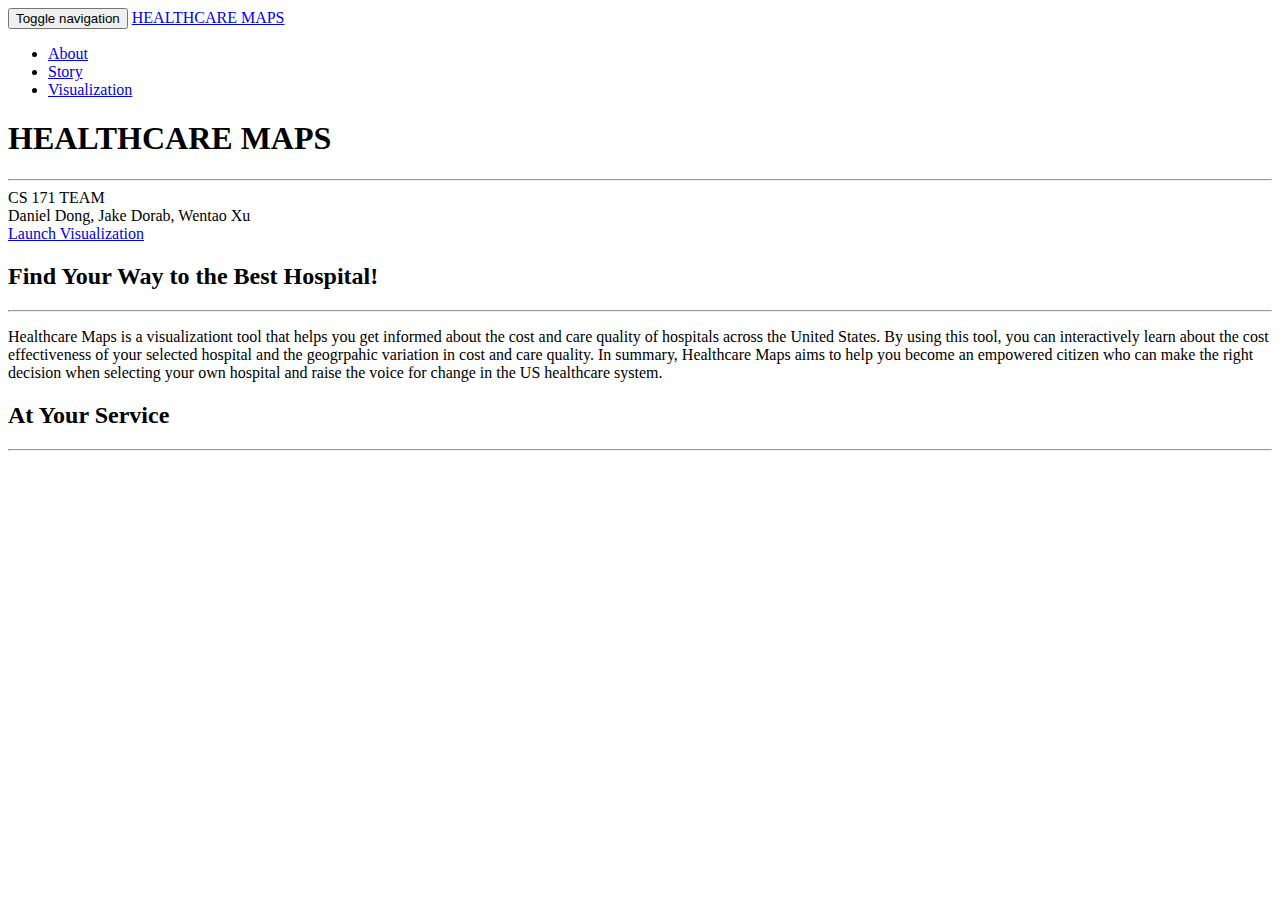
==== index.html @ 0a8e2021 "Index description" ====
<!DOCTYPE html>
<html lang="en">

<head>

    <meta charset="utf-8">
    <meta http-equiv="X-UA-Compatible" content="IE=edge">
    <meta name="viewport" content="width=device-width, initial-scale=1">
    <meta name="description" content="">
    <meta name="author" content="">

    <title>CS171-HEALTHCARE MAPS</title>

    <!-- Bootstrap Core CSS -->
    <link rel="stylesheet" href="css/bootstrap.min.css" type="text/css">

    <!-- Custom Fonts -->
    <link href='http://fonts.googleapis.com/css?family=Open+Sans:300italic,400italic,600italic,700italic,800italic,400,300,600,700,800' rel='stylesheet' type='text/css'>
    <link href='http://fonts.googleapis.com/css?family=Merriweather:400,300,300italic,400italic,700,700italic,900,900italic' rel='stylesheet' type='text/css'>
    <link rel="stylesheet" href="font-awesome/css/font-awesome.min.css" type="text/css">

    <!-- Plugin CSS -->
    <link rel="stylesheet" href="css/animate.min.css" type="text/css">

    <!-- Custom CSS -->
    <link rel="stylesheet" href="css/creative.css" type="text/css">

    <!-- HTML5 Shim and Respond.js IE8 support of HTML5 elements and media queries -->
    <!-- WARNING: Respond.js doesn't work if you view the page via file:// -->
    <!--[if lt IE 9]>
        <script src="https://oss.maxcdn.com/libs/html5shiv/3.7.0/html5shiv.js"></script>
        <script src="https://oss.maxcdn.com/libs/respond.js/1.4.2/respond.min.js"></script>
    <![endif]-->

</head>

<body id="page-top">

    <nav id="mainNav" class="navbar navbar-default navbar-fixed-top">
        <div class="container-fluid">
            <!-- Brand and toggle get grouped for better mobile display -->
            <div class="navbar-header">
                <button type="button" class="navbar-toggle collapsed" data-toggle="collapse" data-target="#bs-example-navbar-collapse-1">
                    <span class="sr-only">Toggle navigation</span>
                    <span class="icon-bar"></span>
                    <span class="icon-bar"></span>
                    <span class="icon-bar"></span>
                </button>
                <a class="navbar-brand page-scroll" href="#page-top">HEALTHCARE MAPS</a>
            </div>

            <!-- Collect the nav links, forms, and other content for toggling -->
            <div class="collapse navbar-collapse" id="bs-example-navbar-collapse-1">
                <ul class="nav navbar-nav navbar-right">
                    <li>
                        <a class="page-scroll" href="#about">About</a>
                    </li>
                    <li>
                        <a class="page-scroll" href="#story">Story</a>
                    </li>
                    <li>
                        <a class="page-scroll" href="#portfolio">Visualization</a>
                    </li>
                </ul>
            </div>
            <!-- /.navbar-collapse -->
        </div>
        <!-- /.container-fluid -->
    </nav>

    <header>
        <div class="header-content">
            <div class="header-content-inner">
                <h1>HEALTHCARE MAPS</h1>
                <hr>
                <div>CS 171 TEAM <br>Daniel Dong, Jake Dorab, Wentao Xu </div>
                <a href="http://wentaoxu415.github.io/us_healthcare_data/visualization.html" class="btn btn-primary btn-xl page-scroll">Launch Visualization</a>
            </div>
        </div>
    </header>

    <section class="bg-primary" id="about">
        <div class="container">
            <div class="row">
                <div class="col-lg-8 col-lg-offset-2 text-center">
                    <h2 class="section-heading">Find Your Way to the Best Hospital!</h2>
                    <hr class="light">
                    <p class="text-faded">Healthcare Maps is a visualizationt tool that helps you get informed about the cost and care quality of hospitals across the United States. By using this tool, you can interactively learn about the cost effectiveness of your selected hospital and the geogrpahic variation in cost and care quality. In summary, Healthcare Maps aims to help you become an empowered citizen who can make the right decision when selecting your own hospital and raise the voice for change in the US healthcare system.</p>
<!--                     <a href="#" class="btn btn-default btn-xl">Get Started!</a> -->
                </div>
            </div>
        </div>
    </section>

    <section id="services">
        <div class="container">
            <div class="row">
                <div class="col-lg-12 text-center">
                    <h2 class="section-heading">At Your Service</h2>
                    <hr class="primary">
                </div>
            </div>
        </div>
    </section>

    <!-- jQuery -->
    <script src="js/jquery.js"></script>

    <!-- Bootstrap Core JavaScript -->
    <script src="js/bootstrap.min.js"></script>

    <!-- Plugin JavaScript -->
    <script src="js/jquery.easing.min.js"></script>
    <script src="js/jquery.fittext.js"></script>
    <script src="js/wow.min.js"></script>

    <!-- Custom Theme JavaScript -->
    <script src="js/creative.js"></script>

</body>

</html>
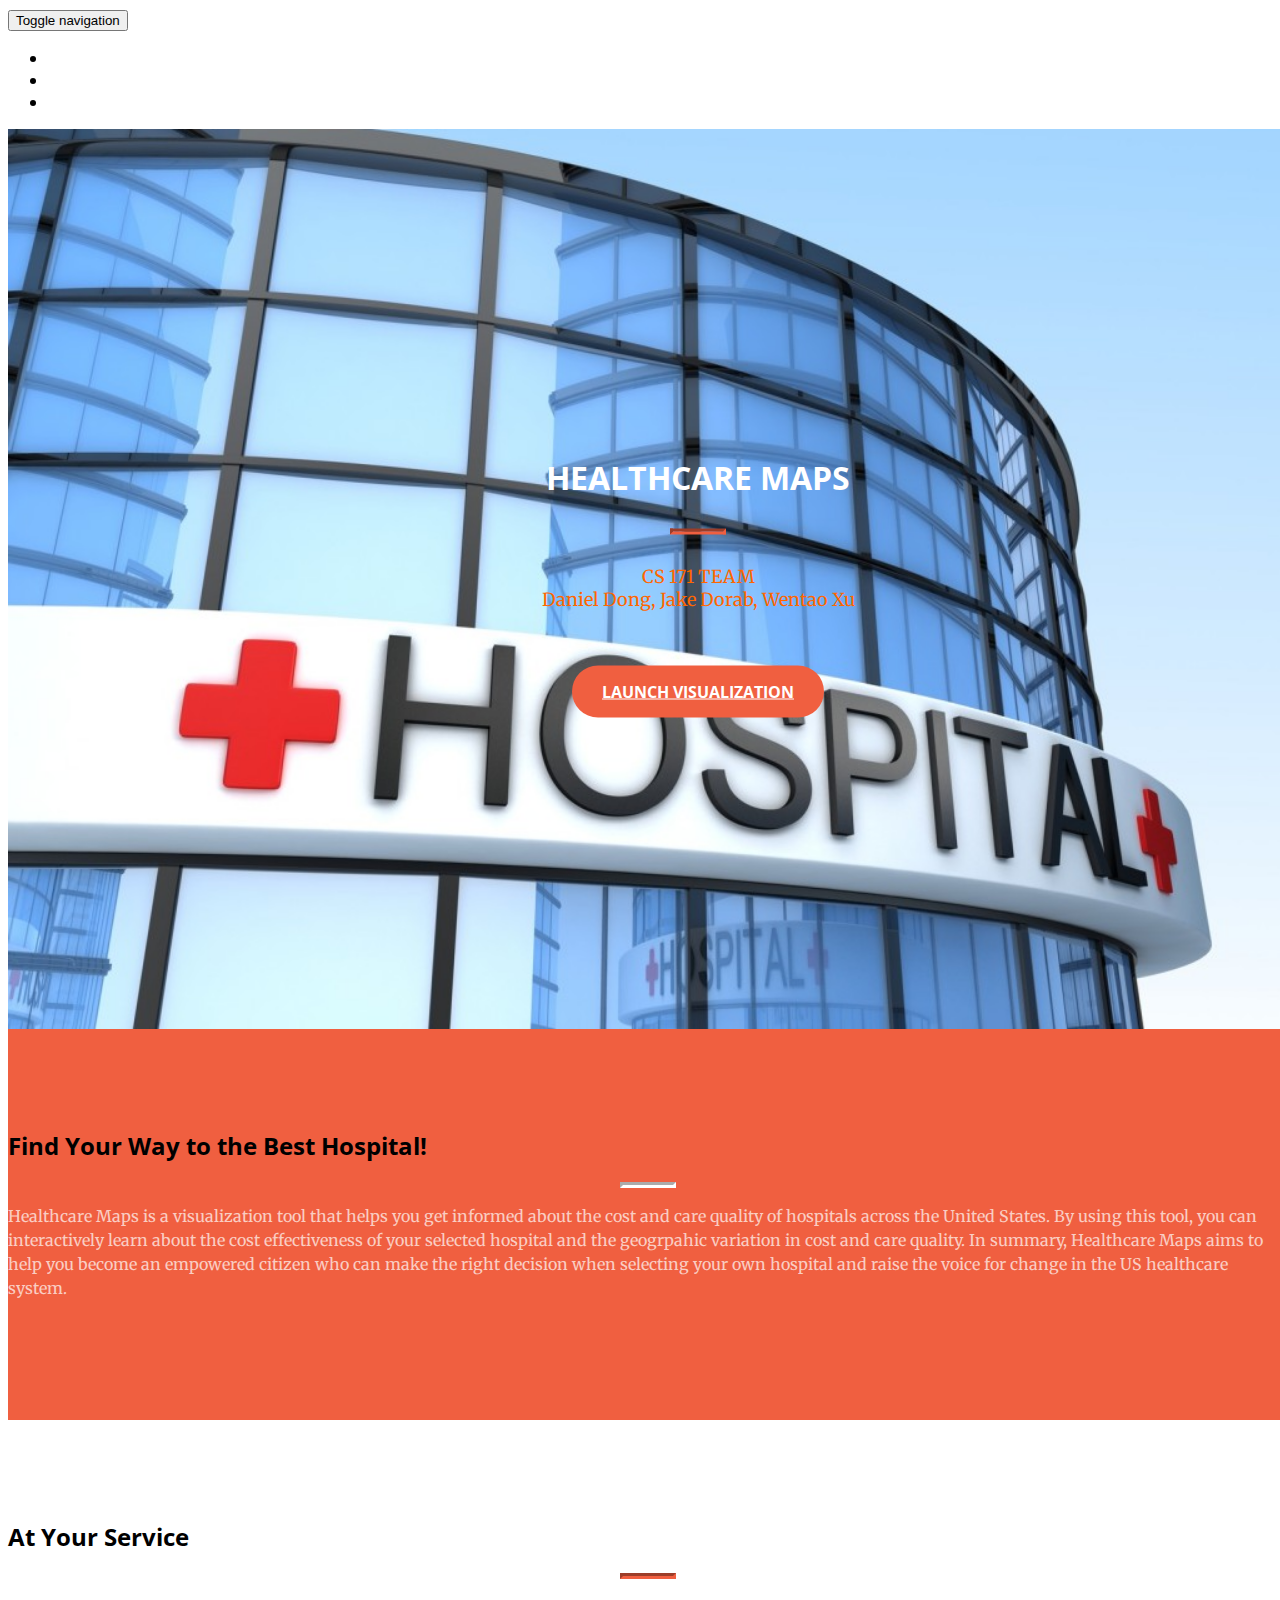
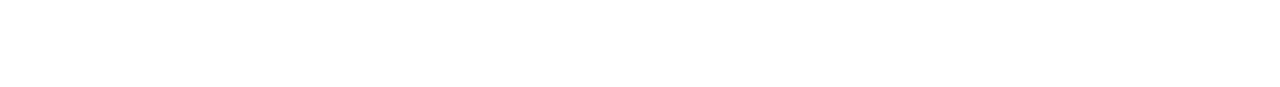
==== commit fe1205ab: "css changed" ====
--- a/index.html
+++ b/index.html
@@ -9,7 +9,7 @@
     <meta name="description" content="">
     <meta name="author" content="">
 
-    <title>CS171-HEALTHCARE MAPS</title>
+    <title>CS171-Healthcare Maps</title>
 
     <!-- Bootstrap Core CSS -->
     <link rel="stylesheet" href="css/bootstrap.min.css" type="text/css">
@@ -59,7 +59,7 @@
                         <a class="page-scroll" href="#story">Story</a>
                     </li>
                     <li>
-                        <a class="page-scroll" href="#portfolio">Visualization</a>
+                        <a class="page-scroll" href="http://wentaoxu415.github.io/us_healthcare_data/visualization.html">Visualization</a>
                     </li>
                 </ul>
             </div>
@@ -73,8 +73,10 @@
             <div class="header-content-inner">
                 <h1>HEALTHCARE MAPS</h1>
                 <hr>
-                <div>CS 171 TEAM <br>Daniel Dong, Jake Dorab, Wentao Xu </div>
+                <div id="intro_team">CS 171 TEAM <br>Daniel Dong, Jake Dorab, Wentao Xu </div>
+                <div id="launch_btn">
                 <a href="http://wentaoxu415.github.io/us_healthcare_data/visualization.html" class="btn btn-primary btn-xl page-scroll">Launch Visualization</a>
+                </div>
             </div>
         </div>
     </header>
@@ -85,14 +87,14 @@
                 <div class="col-lg-8 col-lg-offset-2 text-center">
                     <h2 class="section-heading">Find Your Way to the Best Hospital!</h2>
                     <hr class="light">
-                    <p class="text-faded">Healthcare Maps is a visualizationt tool that helps you get informed about the cost and care quality of hospitals across the United States. By using this tool, you can interactively learn about the cost effectiveness of your selected hospital and the geogrpahic variation in cost and care quality. In summary, Healthcare Maps aims to help you become an empowered citizen who can make the right decision when selecting your own hospital and raise the voice for change in the US healthcare system.</p>
+                    <p class="text-faded">Healthcare Maps is a visualization tool that helps you get informed about the cost and care quality of hospitals across the United States. By using this tool, you can interactively learn about the cost effectiveness of your selected hospital and the geogrpahic variation in cost and care quality. In summary, Healthcare Maps aims to help you become an empowered citizen who can make the right decision when selecting your own hospital and raise the voice for change in the US healthcare system.</p>
 <!--                     <a href="#" class="btn btn-default btn-xl">Get Started!</a> -->
                 </div>
             </div>
         </div>
     </section>
 
-    <section id="services">
+    <section id="story">
         <div class="container">
             <div class="row">
                 <div class="col-lg-12 text-center">
--- a/css/creative.css
+++ b/css/creative.css
@@ -0,0 +1,486 @@
+/*!
+ * Start Bootstrap - Creative Bootstrap Theme (http://startbootstrap.com)
+ * Code licensed under the Apache License v2.0.
+ * For details, see http://www.apache.org/licenses/LICENSE-2.0.
+ */
+
+html,
+body {
+    width: 100%;
+    height: 100%;
+}
+
+body {
+    font-family: Merriweather,'Helvetica Neue',Arial,sans-serif;
+}
+
+hr {
+    max-width: 50px;
+    border-color: #f05f40;
+    border-width: 3px;
+}
+
+hr.light {
+    border-color: #fff;
+}
+
+a {
+    color: #f05f40;
+    -webkit-transition: all .35s;
+    -moz-transition: all .35s;
+    transition: all .35s;
+}
+
+a:hover,
+a:focus {
+    color: #eb3812;
+}
+
+h1,
+h2,
+h3,
+h4,
+h5,
+h6 {
+    font-family: 'Open Sans','Helvetica Neue',Arial,sans-serif;
+}
+
+p {
+    margin-bottom: 20px;
+    font-size: 16px;
+    line-height: 1.5;
+}
+
+.bg-primary {
+    background-color: #f05f40;
+}
+
+.bg-dark {
+    color: #fff;
+    background-color: #222;
+}
+
+.text-faded {
+    color: rgba(255,255,255,.7);
+}
+
+section {
+    padding: 100px 0;
+}
+
+aside {
+    padding: 50px 0;
+}
+
+.no-padding {
+    padding: 0;
+}
+
+.navbar-default {
+    border-color: rgba(34,34,34,.05);
+    font-family: 'Open Sans','Helvetica Neue',Arial,sans-serif;
+    background-color: #fff;
+    -webkit-transition: all .35s;
+    -moz-transition: all .35s;
+    transition: all .35s;
+}
+
+.navbar-default .navbar-header .navbar-brand {
+    text-transform: uppercase;
+    font-family: 'Open Sans','Helvetica Neue',Arial,sans-serif;
+    font-weight: 700;
+    color: #f05f40;
+}
+
+.navbar-default .navbar-header .navbar-brand:hover,
+.navbar-default .navbar-header .navbar-brand:focus {
+    color: #eb3812;
+}
+
+.navbar-default .nav > li>a,
+.navbar-default .nav>li>a:focus {
+    text-transform: uppercase;
+    font-size: 13px;
+    font-weight: 700;
+    color: #222;
+}
+
+.navbar-default .nav > li>a:hover,
+.navbar-default .nav>li>a:focus:hover {
+    color: #f05f40;
+}
+
+.navbar-default .nav > li.active>a,
+.navbar-default .nav>li.active>a:focus {
+    color: #f05f40!important;
+    background-color: transparent;
+}
+
+.navbar-default .nav > li.active>a:hover,
+.navbar-default .nav>li.active>a:focus:hover {
+    background-color: transparent;
+}
+
+@media(min-width:768px) {
+    .navbar-default {
+        border-color: rgba(255,255,255,.3);
+        background-color: transparent;
+    }
+
+    .navbar-default .navbar-header .navbar-brand {
+        color: rgba(255,255,255,.7);
+    }
+
+    .navbar-default .navbar-header .navbar-brand:hover,
+    .navbar-default .navbar-header .navbar-brand:focus {
+        color: #fff;
+    }
+
+    .navbar-default .nav > li>a,
+    .navbar-default .nav>li>a:focus {
+        color: rgba(255,255,255,.7);
+    }
+
+    .navbar-default .nav > li>a:hover,
+    .navbar-default .nav>li>a:focus:hover {
+        color: #fff;
+    }
+
+    .navbar-default.affix {
+        border-color: rgba(34,34,34,.05);
+        background-color: #fff;
+    }
+
+    .navbar-default.affix .navbar-header .navbar-brand {
+        font-size: 14px;
+        color: #f05f40;
+    }
+
+    .navbar-default.affix .navbar-header .navbar-brand:hover,
+    .navbar-default.affix .navbar-header .navbar-brand:focus {
+        color: #eb3812;
+    }
+
+    .navbar-default.affix .nav > li>a,
+    .navbar-default.affix .nav>li>a:focus {
+        color: #222;
+    }
+
+    .navbar-default.affix .nav > li>a:hover,
+    .navbar-default.affix .nav>li>a:focus:hover {
+        color: #f05f40;
+    }
+}
+
+header {
+    position: relative;
+    width: 100%;
+    min-height: auto;
+    text-align: center;
+    color: #fff;
+    background-image: url(../img/header.jpg);
+    background-position: center;
+    -webkit-background-size: cover;
+    -moz-background-size: cover;
+    background-size: cover;
+    -o-background-size: cover;
+}
+
+header .header-content {
+    position: relative;
+    width: 100%;
+    padding: 100px 15px;
+    text-align: center;
+}
+
+header .header-content .header-content-inner h1 {
+    margin-top: 0;
+    margin-bottom: 0;
+    text-transform: uppercase;
+    font-weight: 700;
+}
+
+header .header-content .header-content-inner hr {
+    margin: 30px auto;
+}
+
+header .header-content .header-content-inner p {
+    margin-bottom: 50px;
+    font-size: 16px;
+    font-weight: 300;
+    color: rgba(255,255,255,.7);
+}
+
+@media(min-width:768px) {
+    header {
+        min-height: 100%;
+    }
+
+    header .header-content {
+        position: absolute;
+        top: 50%;
+        padding: 0 50px;
+        -webkit-transform: translateY(-50%);
+        -ms-transform: translateY(-50%);
+        transform: translateY(-50%);
+    }
+
+    header .header-content .header-content-inner {
+        margin-right: auto;
+        margin-left: auto;
+        max-width: 1000px;
+    }
+
+    header .header-content .header-content-inner p {
+        margin-right: auto;
+        margin-left: auto;
+        max-width: 80%;
+        font-size: 18px;
+    }
+}
+
+.section-heading {
+    margin-top: 0;
+}
+
+.service-box {
+    margin: 50px auto 0;
+    max-width: 400px;
+}
+
+@media(min-width:992px) {
+    .service-box {
+        margin: 20px auto 0;
+    }
+}
+
+.service-box p {
+    margin-bottom: 0;
+}
+
+.portfolio-box {
+    display: block;
+    position: relative;
+    margin: 0 auto;
+    max-width: 650px;
+}
+
+.portfolio-box .portfolio-box-caption {
+    display: block;
+    position: absolute;
+    bottom: 0;
+    width: 100%;
+    height: 100%;
+    text-align: center;
+    color: #fff;
+    opacity: 0;
+    background: rgba(240,95,64,.9);
+    -webkit-transition: all .35s;
+    -moz-transition: all .35s;
+    transition: all .35s;
+}
+
+.portfolio-box .portfolio-box-caption .portfolio-box-caption-content {
+    position: absolute;
+    top: 50%;
+    width: 100%;
+    text-align: center;
+    transform: translateY(-50%);
+}
+
+.portfolio-box .portfolio-box-caption .portfolio-box-caption-content .project-category,
+.portfolio-box .portfolio-box-caption .portfolio-box-caption-content .project-name {
+    padding: 0 15px;
+    font-family: 'Open Sans','Helvetica Neue',Arial,sans-serif;
+}
+
+.portfolio-box .portfolio-box-caption .portfolio-box-caption-content .project-category {
+    text-transform: uppercase;
+    font-size: 14px;
+    font-weight: 600;
+}
+
+.portfolio-box .portfolio-box-caption .portfolio-box-caption-content .project-name {
+    font-size: 18px;
+}
+
+.portfolio-box:hover .portfolio-box-caption {
+    opacity: 1;
+}
+
+@media(min-width:768px) {
+    .portfolio-box .portfolio-box-caption .portfolio-box-caption-content .project-category {
+        font-size: 16px;
+    }
+
+    .portfolio-box .portfolio-box-caption .portfolio-box-caption-content .project-name {
+        font-size: 22px;
+    }
+}
+
+.call-to-action h2 {
+    margin: 0 auto 20px;
+}
+
+.text-primary {
+    color: #f05f40;
+}
+
+.no-gutter > [class*=col-] {
+    padding-right: 0;
+    padding-left: 0;
+}
+
+.btn-default {
+    border-color: #fff;
+    color: #222;
+    background-color: #fff;
+    -webkit-transition: all .35s;
+    -moz-transition: all .35s;
+    transition: all .35s;
+}
+
+.btn-default:hover,
+.btn-default:focus,
+.btn-default.focus,
+.btn-default:active,
+.btn-default.active,
+.open > .dropdown-toggle.btn-default {
+    border-color: #ededed;
+    color: #222;
+    background-color: #f2f2f2;
+}
+
+.btn-default:active,
+.btn-default.active,
+.open > .dropdown-toggle.btn-default {
+    background-image: none;
+}
+
+.btn-default.disabled,
+.btn-default[disabled],
+fieldset[disabled] .btn-default,
+.btn-default.disabled:hover,
+.btn-default[disabled]:hover,
+fieldset[disabled] .btn-default:hover,
+.btn-default.disabled:focus,
+.btn-default[disabled]:focus,
+fieldset[disabled] .btn-default:focus,
+.btn-default.disabled.focus,
+.btn-default[disabled].focus,
+fieldset[disabled] .btn-default.focus,
+.btn-default.disabled:active,
+.btn-default[disabled]:active,
+fieldset[disabled] .btn-default:active,
+.btn-default.disabled.active,
+.btn-default[disabled].active,
+fieldset[disabled] .btn-default.active {
+    border-color: #fff;
+    background-color: #fff;
+}
+
+.btn-default .badge {
+    color: #fff;
+    background-color: #222;
+}
+
+.btn-primary {
+    border-color: #f05f40;
+    color: #fff;
+    background-color: #f05f40;
+    -webkit-transition: all .35s;
+    -moz-transition: all .35s;
+    transition: all .35s;
+}
+
+.btn-primary:hover,
+.btn-primary:focus,
+.btn-primary.focus,
+.btn-primary:active,
+.btn-primary.active,
+.open > .dropdown-toggle.btn-primary {
+    border-color: #ed431f;
+    color: #fff;
+    background-color: #ee4b28;
+}
+
+.btn-primary:active,
+.btn-primary.active,
+.open > .dropdown-toggle.btn-primary {
+    background-image: none;
+}
+
+.btn-primary.disabled,
+.btn-primary[disabled],
+fieldset[disabled] .btn-primary,
+.btn-primary.disabled:hover,
+.btn-primary[disabled]:hover,
+fieldset[disabled] .btn-primary:hover,
+.btn-primary.disabled:focus,
+.btn-primary[disabled]:focus,
+fieldset[disabled] .btn-primary:focus,
+.btn-primary.disabled.focus,
+.btn-primary[disabled].focus,
+fieldset[disabled] .btn-primary.focus,
+.btn-primary.disabled:active,
+.btn-primary[disabled]:active,
+fieldset[disabled] .btn-primary:active,
+.btn-primary.disabled.active,
+.btn-primary[disabled].active,
+fieldset[disabled] .btn-primary.active {
+    border-color: #f05f40;
+    background-color: #f05f40;
+}
+
+.btn-primary .badge {
+    color: #f05f40;
+    background-color: #fff;
+}
+
+.btn {
+    border: 0;
+    border-radius: 300px;
+    text-transform: uppercase;
+    font-family: 'Open Sans','Helvetica Neue',Arial,sans-serif;
+    font-weight: 700;
+}
+
+.btn-xl {
+    padding: 15px 30px;
+}
+
+::-moz-selection {
+    text-shadow: none;
+    color: #fff;
+    background: #222;
+}
+
+::selection {
+    text-shadow: none;
+    color: #fff;
+    background: #222;
+}
+
+img::selection {
+    color: #fff;
+    background: 0 0;
+}
+
+img::-moz-selection {
+    color: #fff;
+    background: 0 0;
+}
+
+body {
+    webkit-tap-highlight-color: #222;
+}
+
+#intro_team{
+    font-size: 18px;
+    color: #FF6600;
+    margin-bottom: 50px;
+}
+#launch_btn{
+    margin-top: 50px;
+    padding-top: 20px;
+}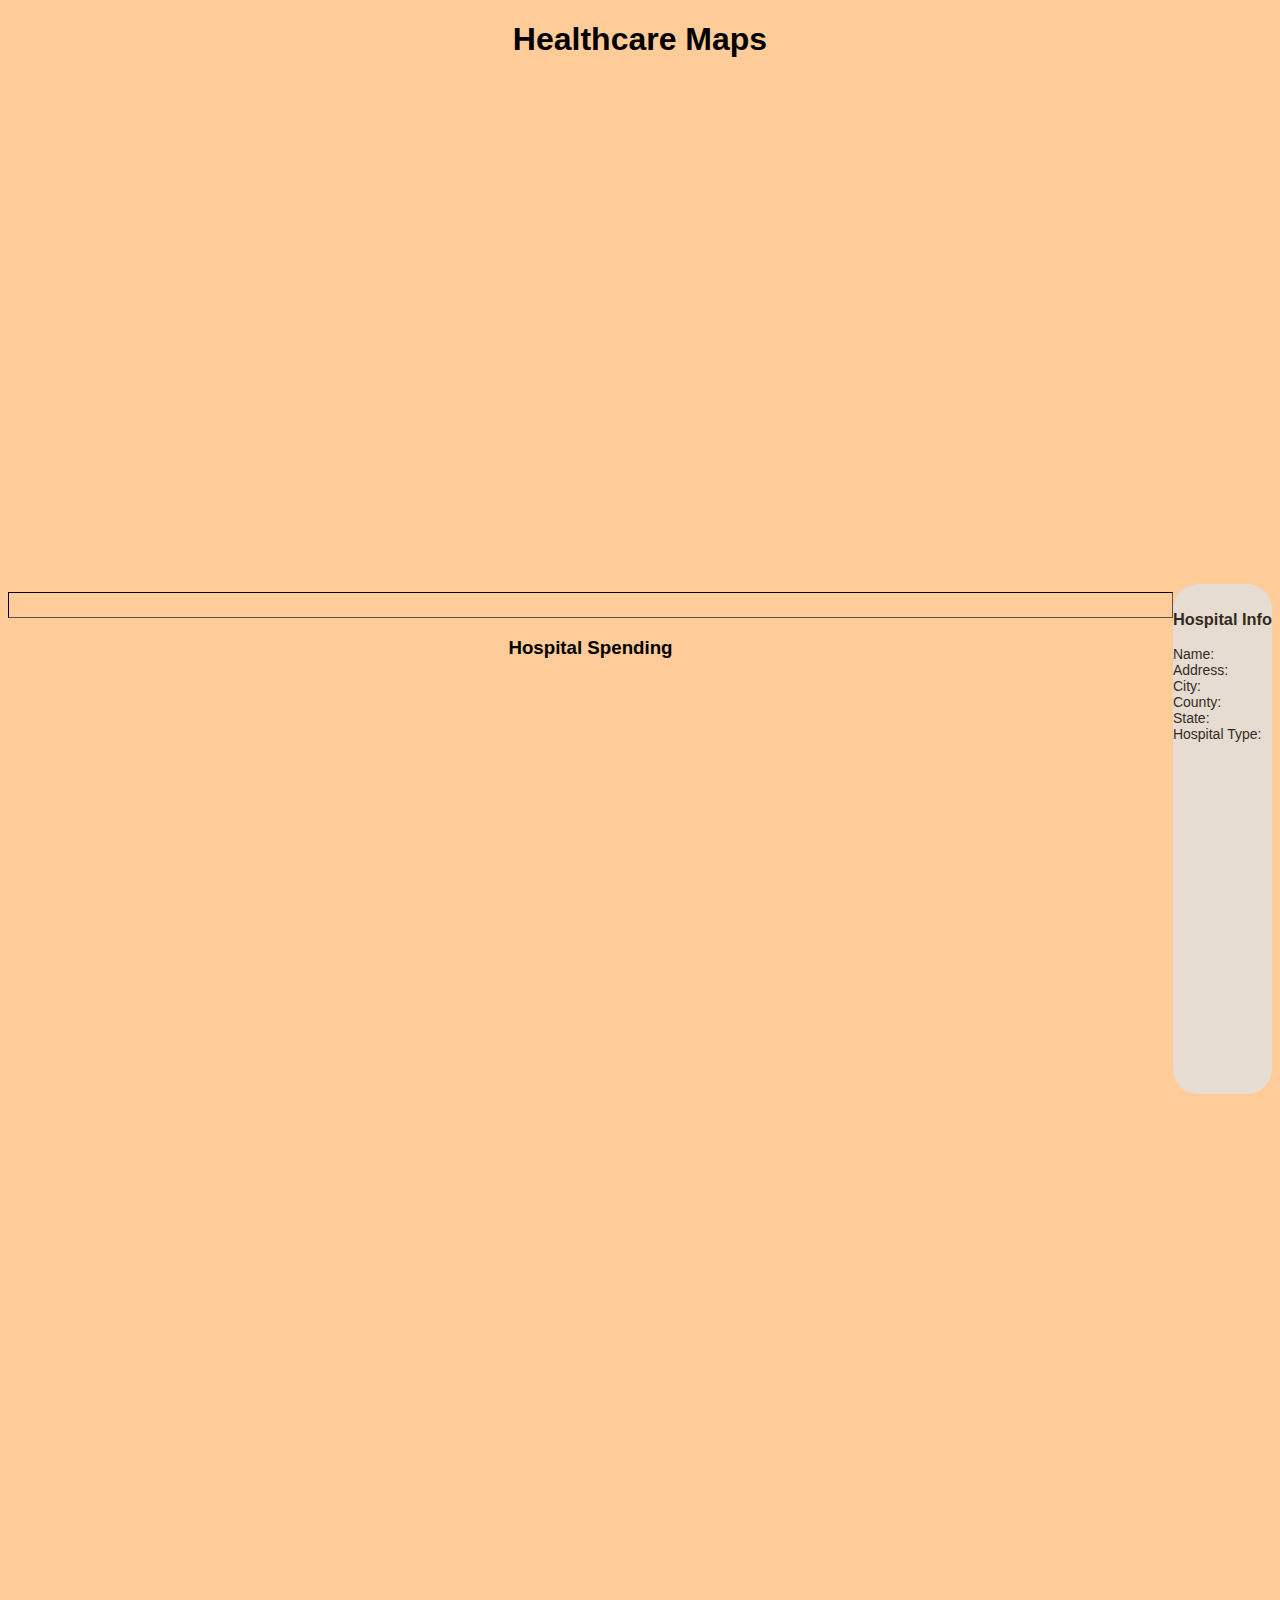
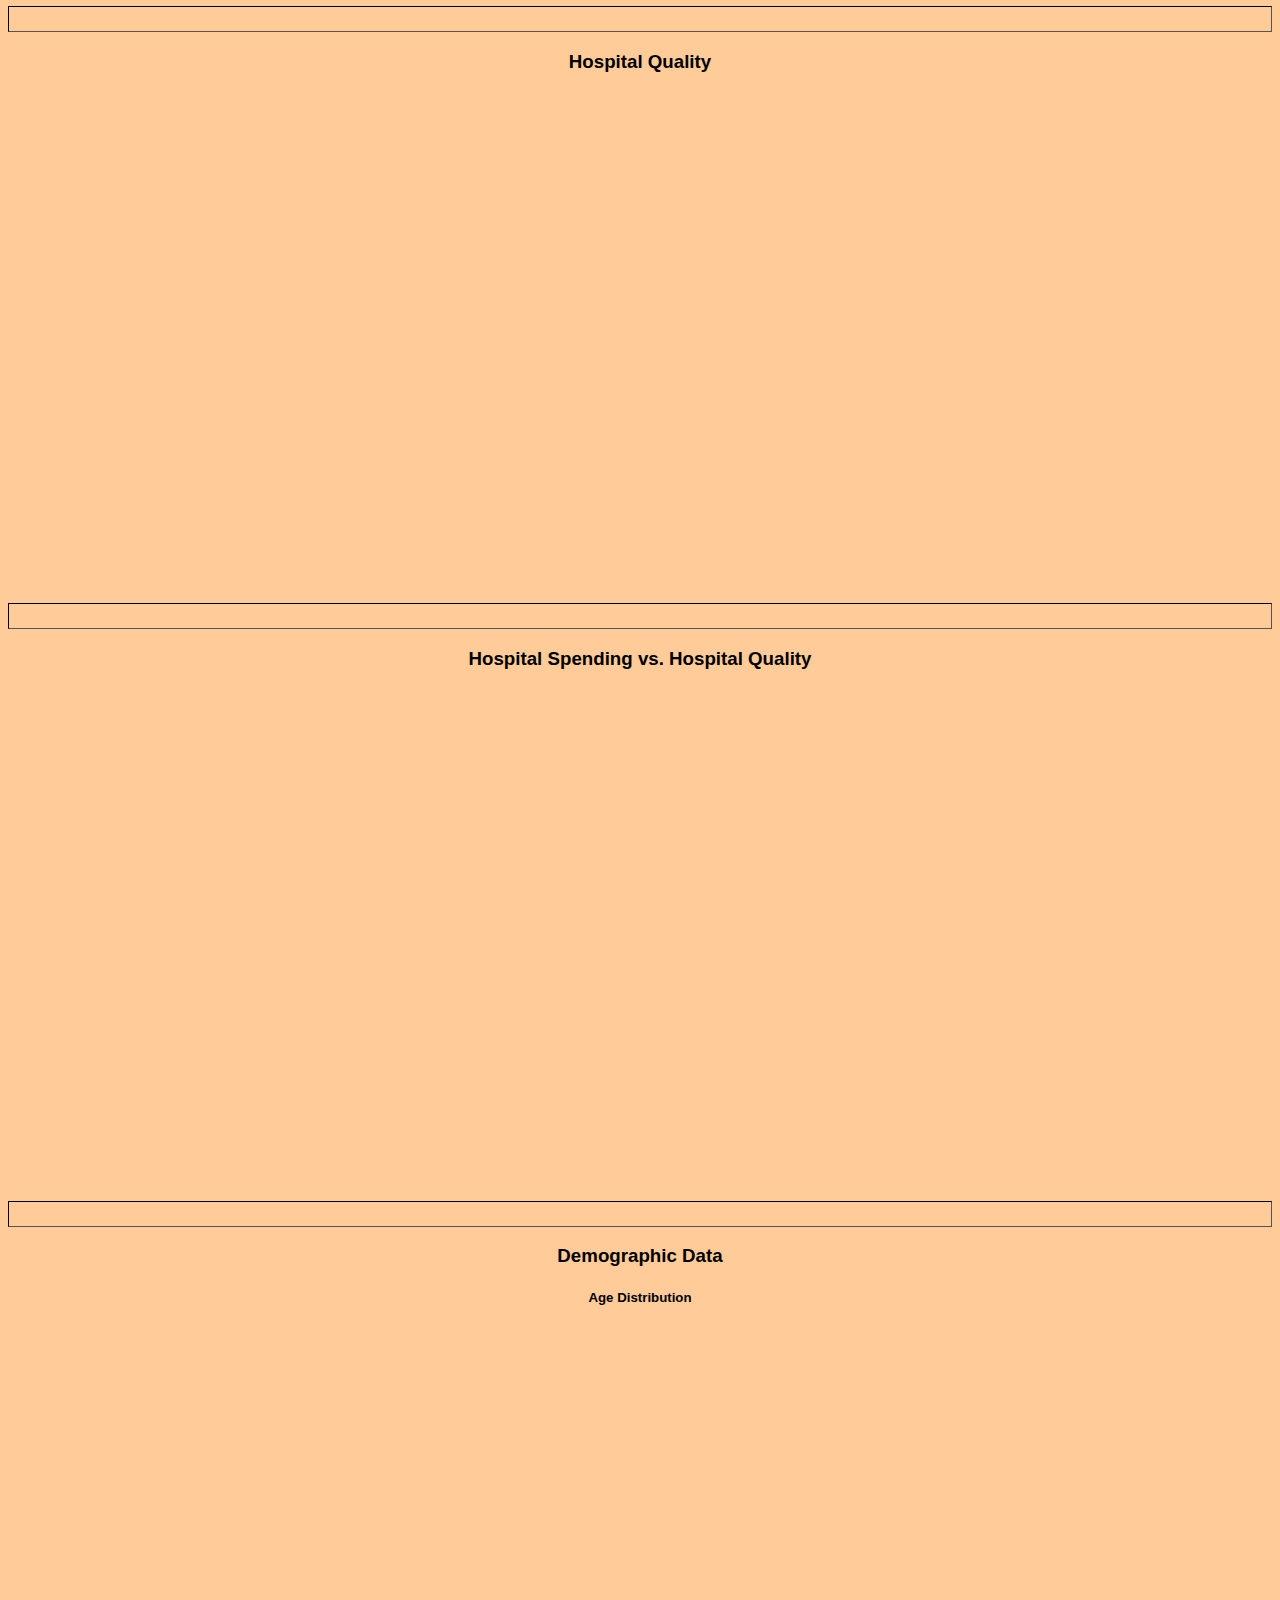
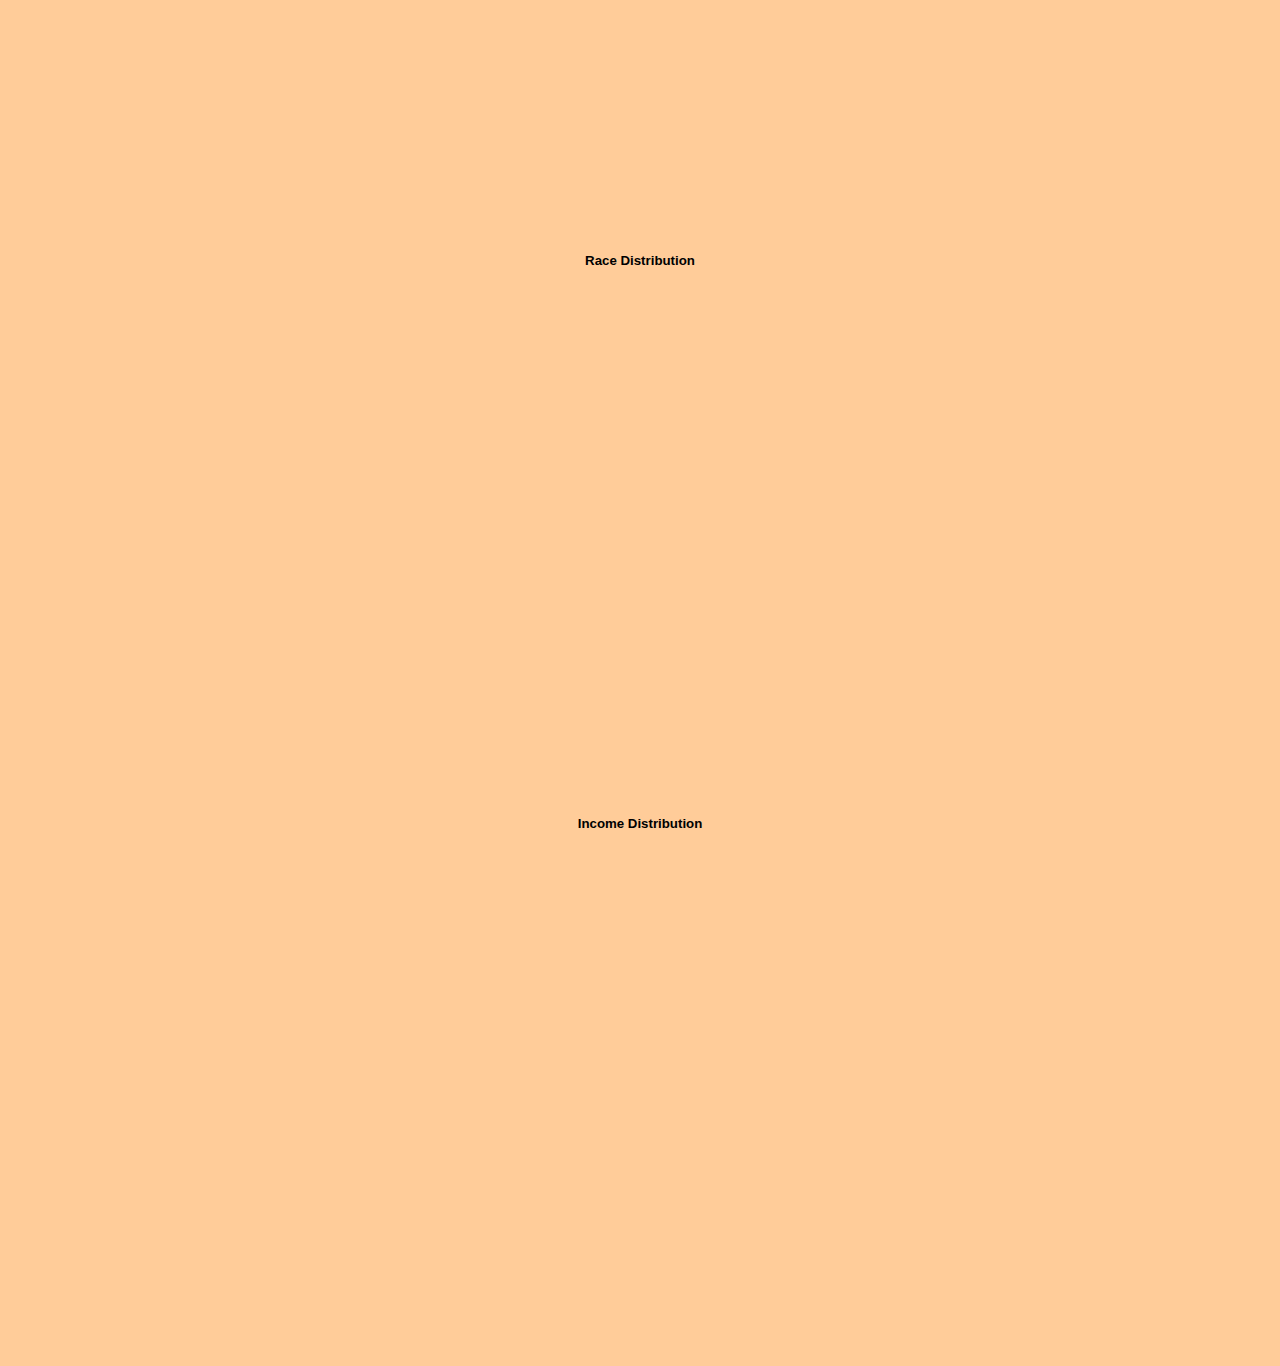
==== commit e4b9cf3d: "Most Recent" ====
--- a/index.html
+++ b/index.html
@@ -1,124 +1,154 @@
 <!DOCTYPE html>
-<html lang="en">
+<html>
+<head lang="en">
+  <meta charset="UTF-8">
+  <title>Healthcare Maps</title>
+  
+  <!-- Add Libraries-->
+  <script src="libs/d3/d3.v3.min.js"></script>
+  <script src="libs/jquery/jquery-2.1.1.min.js" charset="utf-8"></script>
+  <script src="libs/bootstrap/js/bootstrap.min.js" charset="utf-8"></script>
+  <script src="libs/topojson/topojson.v1.min.js"></script>
+  <script src="libs/queue/queue.v1.min.js"></script>
 
-<head>
+  <!-- Add stylesheets -->
+  <link rel="stylesheet" type="text/css" href="libs/bootstrap/css/bootstrap.min.css">
+  <link rel="stylesheet" type="text/css" href="css/myStyle.css">
+  
+  <!-- Add vis classes--> 
+  <script src="js/mapvis.js"></script>
+  <script src="js/infovis.js"></script>
+  <script src="js/agevis.js"></script>
+  <script src="js/racevis.js"></script>
+  <script src="js/incomevis.js"></script>
+  <script src="js/spendingvis.js"></script>
+  <script src="js/qualityvis.js"></script>
+  <script src="js/scattervis.js"></script>
 
-    <meta charset="utf-8">
-    <meta http-equiv="X-UA-Compatible" content="IE=edge">
-    <meta name="viewport" content="width=device-width, initial-scale=1">
-    <meta name="description" content="">
-    <meta name="author" content="">
+  
+</head>
+<body>
+  <div class="container">
+    <h1>Healthcare Maps</h1>
+    <div class="row">
+      <div class="col-md-8" id="map_vis">
+        <svg width = "800" height="500">
+      </div>
+      <div class="col-md-3 right" id="info_vis">
+        <h3>Hospital Info</h3>
+          <span id="hospital_name">Name: </span>
+          <span id="hospital_address">Address: </span>
+          <span id="hospital_city">City: </span>
+          <span id="hospital_county">County: </span>
+          <span id="hospital_state">State: </span>
+          <span id="hospital_type">Hospital Type: </span>
+      </div> 
+    </div>
+    <hr class="hori_line">
+    <div class="row">
+      <div class="col-md-12" id="spending_vis">
+        <h3>Hospital Spending</h3>
+        <svg width = "1200" height="500">
+      </div>
+    </div>
+    <hr class="hori_line">
+    <div class="row">
+        <div class="col-md-12" id="quality_vis">
+        <h3>Hospital Quality</h3>
+        <svg width = "1200" height="500">
+      </div>
+    </div>
+    <hr class="hori_line">
+    <div class="row">
+        <h3>Hospital Spending vs. Hospital Quality</h3>
+        <div class="col-md-12" id="scatter_vis">
+        <svg width = "1200" height="500">
+      </div>
+    </div>
+    <hr class="hori_line">
+    <div class="row">
+        <h3>Demographic Data</h3>
+        
+        <div class="col-md-4" id="age_vis">
+            <h5>Age Distribution</h5>
+            <svg width = "400" height="500">
+        </div>
+        <div class="col-md-4" id="race_vis">
+            <h5>Race Distribution</h5>
+            <svg width = "400" height="500">
+        </div>
+        <div class="col-md-4" id="income_vis">
+            <h5>Income Distribution</h5>
+            <svg width = "400" height="500">
+        </div>
+    </div> 
+  </div>
 
-    <title>CS171-Healthcare Maps</title>
-
-    <!-- Bootstrap Core CSS -->
-    <link rel="stylesheet" href="css/bootstrap.min.css" type="text/css">
-
-    <!-- Custom Fonts -->
-    <link href='http://fonts.googleapis.com/css?family=Open+Sans:300italic,400italic,600italic,700italic,800italic,400,300,600,700,800' rel='stylesheet' type='text/css'>
-    <link href='http://fonts.googleapis.com/css?family=Merriweather:400,300,300italic,400italic,700,700italic,900,900italic' rel='stylesheet' type='text/css'>
-    <link rel="stylesheet" href="font-awesome/css/font-awesome.min.css" type="text/css">
-
-    <!-- Plugin CSS -->
-    <link rel="stylesheet" href="css/animate.min.css" type="text/css">
-
-    <!-- Custom CSS -->
-    <link rel="stylesheet" href="css/creative.css" type="text/css">
-
-    <!-- HTML5 Shim and Respond.js IE8 support of HTML5 elements and media queries -->
-    <!-- WARNING: Respond.js doesn't work if you view the page via file:// -->
-    <!--[if lt IE 9]>
-        <script src="https://oss.maxcdn.com/libs/html5shiv/3.7.0/html5shiv.js"></script>
-        <script src="https://oss.maxcdn.com/libs/respond.js/1.4.2/respond.min.js"></script>
-    <![endif]-->
-
-</head>
-
-<body id="page-top">
-
-    <nav id="mainNav" class="navbar navbar-default navbar-fixed-top">
-        <div class="container-fluid">
-            <!-- Brand and toggle get grouped for better mobile display -->
-            <div class="navbar-header">
-                <button type="button" class="navbar-toggle collapsed" data-toggle="collapse" data-target="#bs-example-navbar-collapse-1">
-                    <span class="sr-only">Toggle navigation</span>
-                    <span class="icon-bar"></span>
-                    <span class="icon-bar"></span>
-                    <span class="icon-bar"></span>
-                </button>
-                <a class="navbar-brand page-scroll" href="#page-top">HEALTHCARE MAPS</a>
-            </div>
-
-            <!-- Collect the nav links, forms, and other content for toggling -->
-            <div class="collapse navbar-collapse" id="bs-example-navbar-collapse-1">
-                <ul class="nav navbar-nav navbar-right">
-                    <li>
-                        <a class="page-scroll" href="#about">About</a>
-                    </li>
-                    <li>
-                        <a class="page-scroll" href="#story">Story</a>
-                    </li>
-                    <li>
-                        <a class="page-scroll" href="http://wentaoxu415.github.io/us_healthcare_data/visualization.html">Visualization</a>
-                    </li>
-                </ul>
-            </div>
-            <!-- /.navbar-collapse -->
-        </div>
-        <!-- /.container-fluid -->
-    </nav>
-
-    <header>
-        <div class="header-content">
-            <div class="header-content-inner">
-                <h1>HEALTHCARE MAPS</h1>
-                <hr>
-                <div id="intro_team">CS 171 TEAM <br>Daniel Dong, Jake Dorab, Wentao Xu </div>
-                <div id="launch_btn">
-                <a href="http://wentaoxu415.github.io/us_healthcare_data/visualization.html" class="btn btn-primary btn-xl page-scroll">Launch Visualization</a>
-                </div>
-            </div>
-        </div>
-    </header>
-
-    <section class="bg-primary" id="about">
-        <div class="container">
-            <div class="row">
-                <div class="col-lg-8 col-lg-offset-2 text-center">
-                    <h2 class="section-heading">Find Your Way to the Best Hospital!</h2>
-                    <hr class="light">
-                    <p class="text-faded">Healthcare Maps is a visualization tool that helps you get informed about the cost and care quality of hospitals across the United States. By using this tool, you can interactively learn about the cost effectiveness of your selected hospital and the geogrpahic variation in cost and care quality. In summary, Healthcare Maps aims to help you become an empowered citizen who can make the right decision when selecting your own hospital and raise the voice for change in the US healthcare system.</p>
-<!--                     <a href="#" class="btn btn-default btn-xl">Get Started!</a> -->
-                </div>
-            </div>
-        </div>
-    </section>
-
-    <section id="story">
-        <div class="container">
-            <div class="row">
-                <div class="col-lg-12 text-center">
-                    <h2 class="section-heading">At Your Service</h2>
-                    <hr class="primary">
-                </div>
-            </div>
-        </div>
-    </section>
-
-    <!-- jQuery -->
-    <script src="js/jquery.js"></script>
-
-    <!-- Bootstrap Core JavaScript -->
-    <script src="js/bootstrap.min.js"></script>
-
-    <!-- Plugin JavaScript -->
-    <script src="js/jquery.easing.min.js"></script>
-    <script src="js/jquery.fittext.js"></script>
-    <script src="js/wow.min.js"></script>
-
-    <!-- Custom Theme JavaScript -->
-    <script src="js/creative.js"></script>
-
+<script>
+  $(function(){
+    var mapData = [];
+    var hosData = [];
+    var county_age = [];
+    var state_age = [];
+    var county_race = [];
+    var state_race = [];
+    var county_income = [];
+    var spendingData = [];
+    var qualityData = [];
+    var scatterData = [];
+    var initVis = function(){
+      var MyEventHandler = new Object();
+      var map_vis = new MapVis(d3.select("#map_vis"), mapData, hosData, MyEventHandler);
+      var info_vis = new InfoVis(d3.select("#info_vis"), mapData, hosData, MyEventHandler);
+      var age_vis = new AgeVis(d3.select("#age_vis"), county_age, state_age, MyEventHandler);
+      var race_vis = new RaceVis(d3.select("#race_vis"), county_race, state_race, MyEventHandler);
+      var income_vis = new IncomeVis(d3.select("#income_vis"), county_income, MyEventHandler);
+      var spending_vis = new SpendingVis(d3.select("#spending_vis"), spendingData, MyEventHandler);
+      var quality_vis = new QualityVis(d3.select("#quality_vis"), qualityData, MyEventHandler);
+      var scatter_vis = new ScatterVis(d3.select("#scatter_vis"), scatterData, MyEventHandler);
+    
+      $(MyEventHandler).bind("selectionChanged", function(event, object){
+        info_vis.onSelectionChange(object);
+        age_vis.onSelectionChange(object);
+        race_vis.onSelectionChange(object);
+        income_vis.onSelectionChange(object);
+        spending_vis.onSelectionChange(object);
+        quality_vis.onSelectionChange(object);
+        scatter_vis.onSelectionChange(object);
+      })
+    }
+    var dataLoaded = function(error, _mapData, _hosData, _county_age, _state_age, _county_race, _state_race, _county_income, _spendingData, _qualityData, _scatterData){
+      if (!error){
+        mapData = _mapData;
+        hosData = _hosData;
+        county_age = _county_age;
+        state_age = _state_age;
+        county_race = _county_race;
+        state_race = _state_race;
+        county_income = _county_income;
+        spendingData = _spendingData;
+        qualityData = _qualityData;
+        scatterData = _scatterData;
+        initVis();
+      }
+    }
+    var startHere = function(){
+      queue()
+        .defer(d3.json, 'data/us.json')
+        .defer(d3.json, 'data/hospital_final.json')
+        .defer(d3.json, 'data/county_age.json')
+        .defer(d3.json, 'data/state_age.json')
+        .defer(d3.json, 'data/county_race.json')
+        .defer(d3.json, 'data/state_race.json')
+        .defer(d3.json, 'data/county_income.json')
+        .defer(d3.json, 'data/hospital_spendingData.json')
+        .defer(d3.json, 'data/quality_score.json')
+        .defer(d3.json, 'data/scatter.json')
+        .await(dataLoaded);
+    }
+    //Call startHere() function
+    startHere();
+  })
+</script>
 </body>
-
-</html>
+</html>--- a/css/myStyle.css
+++ b/css/myStyle.css
@@ -0,0 +1,117 @@
+h1{
+   text-align: center;
+}
+
+h3{
+  text-align: center; 
+}
+
+h5{
+ text-align: center;  
+}
+span{
+  display: block;
+}
+
+body{
+  /*background-color: #FFBA8D;*/
+  background-color: #FFCC99;
+}
+
+.hori_line{
+  height: 24px;
+  border-color: #000000;
+  color: #000000;
+}
+.container{
+  font-family: "Trebuchet MS", Helvetica, sans-serif;
+  
+}
+.right{
+  float: right;
+  border-radius: 25px;
+  padding-top: 10px;
+  background-color: #E1E1E1;
+  height: 500px;
+  opacity: 0.8;
+  font-size: 14px;
+}
+
+/*#infovis{
+  padding-left: 50px;
+  margin-left: 50px;
+  font-size: 48px;
+  
+
+}
+*/
+.background {
+  fill: none;
+  pointer-events: all;
+}
+
+#states {
+  fill: #aaa;
+}
+
+#states .active {
+  fill: orange;
+}
+
+#state-borders {
+  fill: none;
+  stroke: #fff;
+  stroke-width: 1.5px;
+  stroke-linejoin: round;
+  stroke-linecap: round;
+  pointer-events: none;
+}
+.counties {
+  fill: #ccc;
+  stroke: #fff;
+  stroke-width: .5px;
+}
+
+.counties:hover {
+  fill: red;
+}
+
+/*.bar rect {
+  fill: steelblue;
+  shape-rendering: crispEdges;
+}
+*/
+/*.bar text {
+  fill: #aaa;
+}*/
+.d3-tip {
+  line-height: 1;
+  padding: 10px;
+  background: rgba(0, 0, 0, 0.8);
+  color: #fff;
+  border-radius: 2px;
+}
+
+/* Creates a small triangle extender for the tooltip */
+.d3-tip:after {
+  box-sizing: border-box;
+  display: inline;
+  font-size: 20px;
+  width: 100%;
+  line-height: 0.8;
+  color: rgba(0, 0, 0, 0.8);
+  content: "\25BC";
+  position: absolute;
+  text-align: center;
+}
+
+/* Style northward tooltips differently */
+.d3-tip.n:after {
+  margin: -1px 0 0 0;
+  top: 100%;
+  left: 0;
+}
+
+.bar:hover {
+    fill: orange;
+}
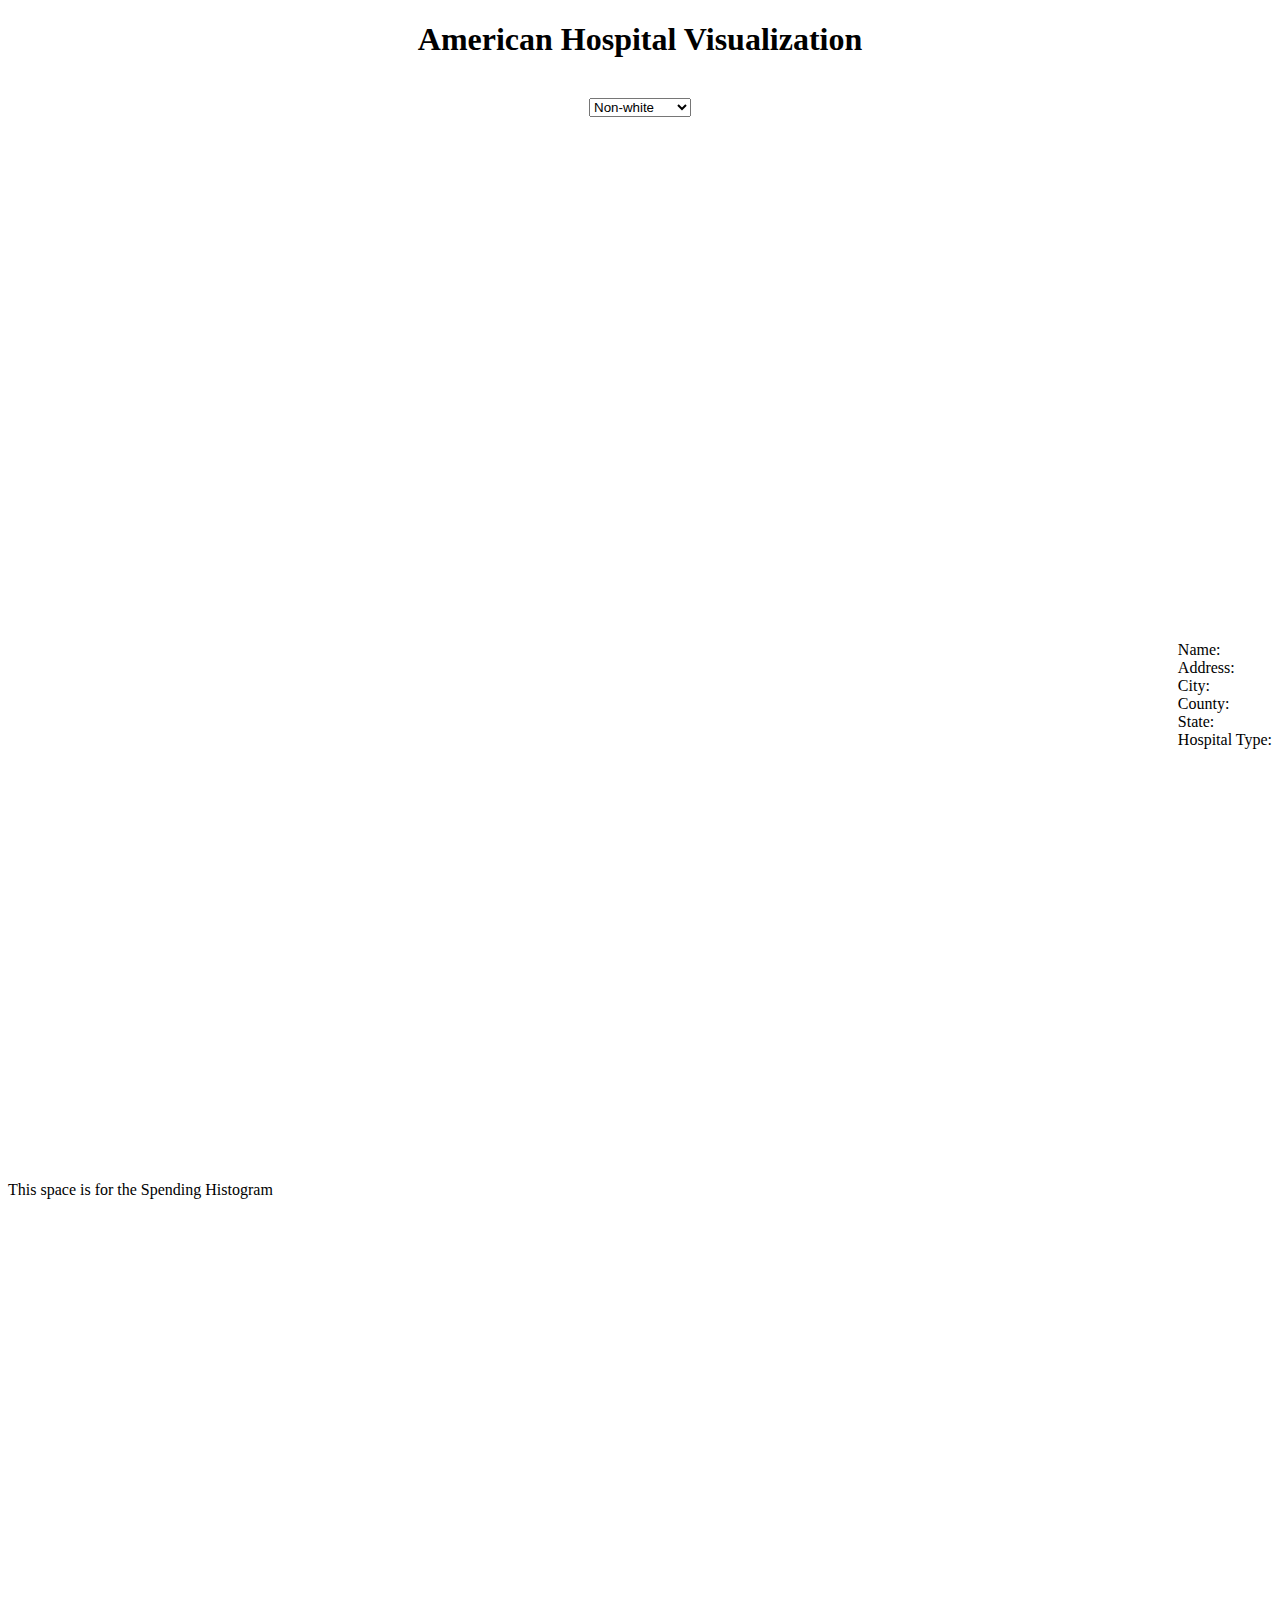
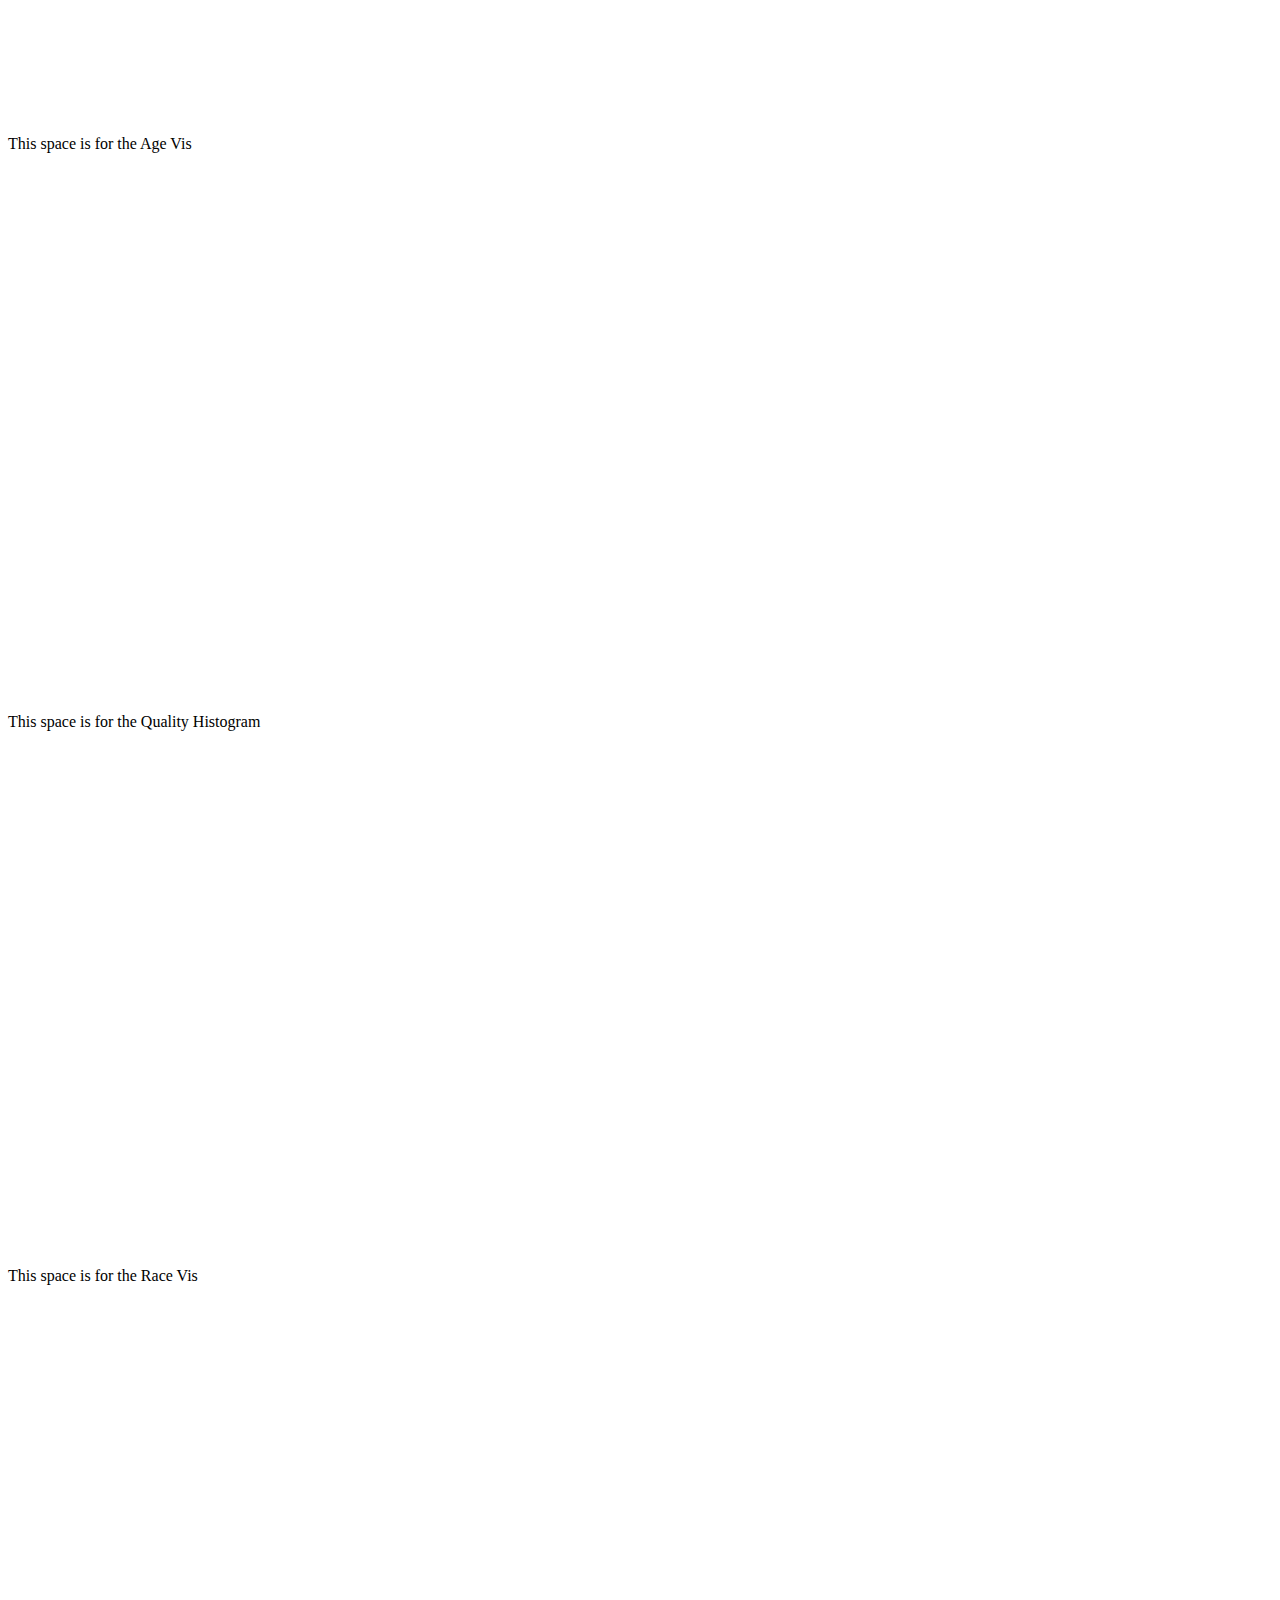
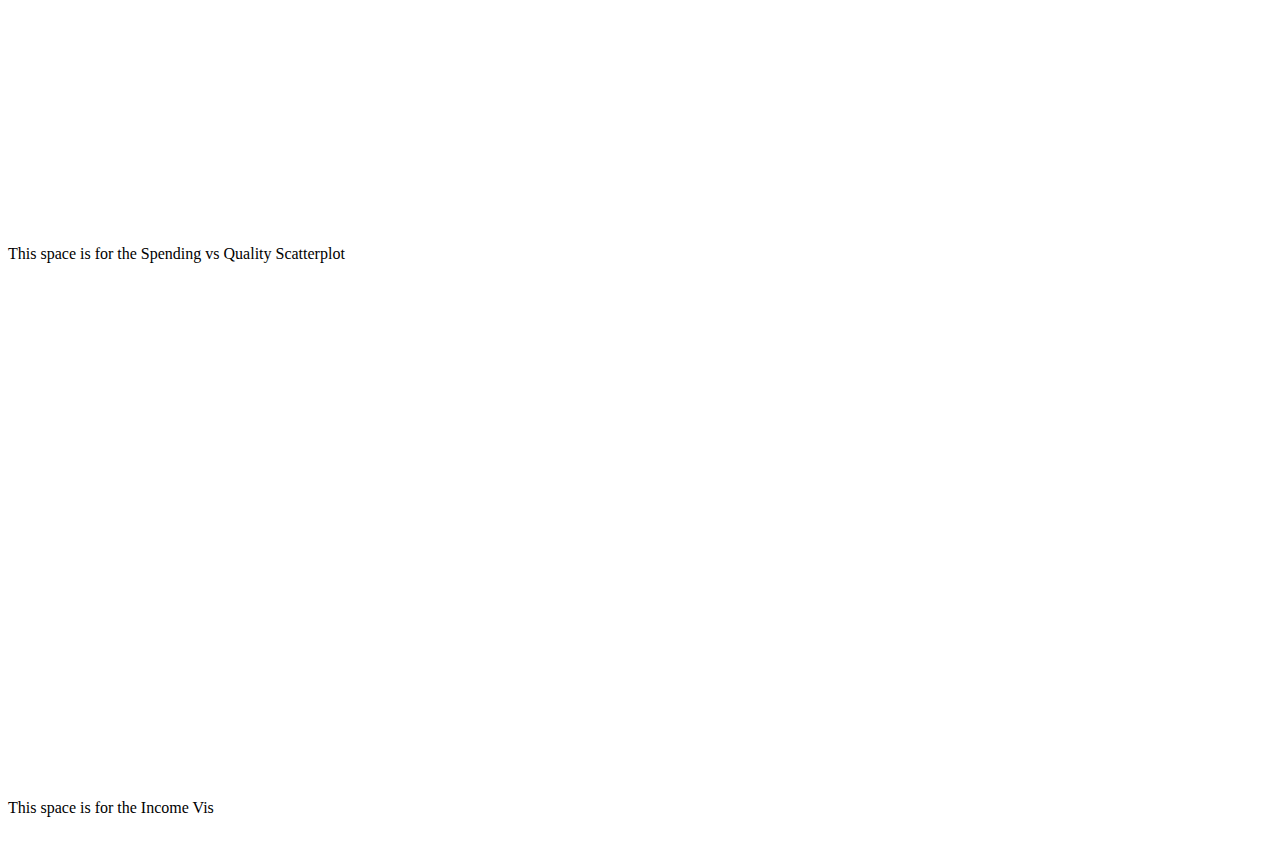
==== commit 2e53d670: "save" ====
--- a/index.html
+++ b/index.html
@@ -1,154 +1,167 @@
 <!DOCTYPE html>
 <html>
 <head lang="en">
-  <meta charset="UTF-8">
-  <title>Healthcare Maps</title>
-  
-  <!-- Add Libraries-->
-  <script src="libs/d3/d3.v3.min.js"></script>
-  <script src="libs/jquery/jquery-2.1.1.min.js" charset="utf-8"></script>
-  <script src="libs/bootstrap/js/bootstrap.min.js" charset="utf-8"></script>
-  <script src="libs/topojson/topojson.v1.min.js"></script>
-  <script src="libs/queue/queue.v1.min.js"></script>
+    <meta charset="UTF-8">
+    <title>American Hospital Visualization</title>
 
-  <!-- Add stylesheets -->
-  <link rel="stylesheet" type="text/css" href="libs/bootstrap/css/bootstrap.min.css">
-  <link rel="stylesheet" type="text/css" href="css/myStyle.css">
-  
-  <!-- Add vis classes--> 
-  <script src="js/mapvis.js"></script>
-  <script src="js/infovis.js"></script>
-  <script src="js/agevis.js"></script>
-  <script src="js/racevis.js"></script>
-  <script src="js/incomevis.js"></script>
-  <script src="js/spendingvis.js"></script>
-  <script src="js/qualityvis.js"></script>
-  <script src="js/scattervis.js"></script>
+    <!-- Add Libraries-->
+    <script src="libs/d3/d3.v3.min.js"></script>
+    <script src="libs/d3/d3-tip.js"></script>
+    <script src="libs/jquery/jquery-2.1.1.min.js" charset="utf-8"></script>
+    <script src="libs/bootstrap/js/bootstrap.min.js" charset="utf-8"></script>
+    <script src="libs/topojson/topojson.v1.min.js"></script>
+    <script src="libs/queue/queue.v1.min.js"></script>
 
-  
+    <!-- Add stylesheets -->
+    <link rel="stylesheet" type="text/css" href="libs/bootstrap/css/bootstrap.min.css">
+    <link rel="stylesheet" type="text/css" href="css/myStyle.css">
+
 </head>
 <body>
-  <div class="container">
-    <h1>Healthcare Maps</h1>
+<div class="container">
+    <h1>American Hospital Visualization</h1>
+
     <div class="row">
-      <div class="col-md-8" id="map_vis">
-        <svg width = "800" height="500">
-      </div>
-      <div class="col-md-3 right" id="info_vis">
-        <h3>Hospital Info</h3>
-          <span id="hospital_name">Name: </span>
-          <span id="hospital_address">Address: </span>
-          <span id="hospital_city">City: </span>
-          <span id="hospital_county">County: </span>
-          <span id="hospital_state">State: </span>
-          <span id="hospital_type">Hospital Type: </span>
-      </div> 
+        <div class="col-md-8" id="map_vis">
+            <form>
+                <select>
+                    <option value="NonWhite">Non-white</option>
+                    <option value="Elder">Elder than 65</option>
+                    <option value="Income">Income</option>
+                </select>
+            </form>
+            <svg width="800" height="500">
+        </div>
+        <div class="col-md-4 right" id="info_vis">
+            <span id="hospital_name">Name: </span>
+            <span id="hospital_address">Address: </span>
+            <span id="hospital_city">City: </span>
+            <span id="hospital_county">County: </span>
+            <span id="hospital_state">State: </span>
+            <span id="hospital_type">Hospital Type: </span>
+        </div>
     </div>
-    <hr class="hori_line">
     <div class="row">
-      <div class="col-md-12" id="spending_vis">
-        <h3>Hospital Spending</h3>
-        <svg width = "1200" height="500">
-      </div>
+        <div class="col-md-8" id="spending_vis">
+            <svg width="800" height="500">
+                <p>This space is for the Spending Histogram</p>
+        </div>
+        <div class="col-md-4" id="age_vis">
+            <svg width="400" height="500">
+                <p>This space is for the Age Vis</p>
+        </div>
     </div>
-    <hr class="hori_line">
     <div class="row">
-        <div class="col-md-12" id="quality_vis">
-        <h3>Hospital Quality</h3>
-        <svg width = "1200" height="500">
-      </div>
-    </div>
-    <hr class="hori_line">
-    <div class="row">
-        <h3>Hospital Spending vs. Hospital Quality</h3>
-        <div class="col-md-12" id="scatter_vis">
-        <svg width = "1200" height="500">
-      </div>
-    </div>
-    <hr class="hori_line">
-    <div class="row">
-        <h3>Demographic Data</h3>
-        
-        <div class="col-md-4" id="age_vis">
-            <h5>Age Distribution</h5>
-            <svg width = "400" height="500">
+        <div class="col-md-8" id="quality_vis">
+            <svg width="800" height="500">
+                <p>This space is for the Quality Histogram</p>
         </div>
         <div class="col-md-4" id="race_vis">
-            <h5>Race Distribution</h5>
-            <svg width = "400" height="500">
+            <svg width="400" height="500">
+                <p>This space is for the Race Vis</p>
+        </div>
+    </div>
+    <div class="row">
+        <div class="col-md-8" id="scatter_vis">
+            <svg width="800" height="500">
+                <p>This space is for the Spending vs Quality Scatterplot</p>
         </div>
         <div class="col-md-4" id="income_vis">
-            <h5>Income Distribution</h5>
-            <svg width = "400" height="500">
+            <svg width="400" height="500">
+                <p>This space is for the Income Vis</p>
         </div>
-    </div> 
-  </div>
+    </div>
+</div>
 
+
+<!-- Add vis classes-->
+<script src="js/map.js"></script>
+<script src="js/infovis.js"></script>
+<script src="js/agevis.js"></script>
+<script src="js/racevis.js"></script>
+<script src="js/incomevis.js"></script>
+<script src="js/spendingvis.js"></script>
+<script src="js/qualityvis.js"></script>
+<script src="js/scattervis.js"></script>
 <script>
-  $(function(){
-    var mapData = [];
-    var hosData = [];
-    var county_age = [];
-    var state_age = [];
-    var county_race = [];
-    var state_race = [];
-    var county_income = [];
-    var spendingData = [];
-    var qualityData = [];
-    var scatterData = [];
-    var initVis = function(){
-      var MyEventHandler = new Object();
-      var map_vis = new MapVis(d3.select("#map_vis"), mapData, hosData, MyEventHandler);
-      var info_vis = new InfoVis(d3.select("#info_vis"), mapData, hosData, MyEventHandler);
-      var age_vis = new AgeVis(d3.select("#age_vis"), county_age, state_age, MyEventHandler);
-      var race_vis = new RaceVis(d3.select("#race_vis"), county_race, state_race, MyEventHandler);
-      var income_vis = new IncomeVis(d3.select("#income_vis"), county_income, MyEventHandler);
-      var spending_vis = new SpendingVis(d3.select("#spending_vis"), spendingData, MyEventHandler);
-      var quality_vis = new QualityVis(d3.select("#quality_vis"), qualityData, MyEventHandler);
-      var scatter_vis = new ScatterVis(d3.select("#scatter_vis"), scatterData, MyEventHandler);
-    
-      $(MyEventHandler).bind("selectionChanged", function(event, object){
-        info_vis.onSelectionChange(object);
-        age_vis.onSelectionChange(object);
-        race_vis.onSelectionChange(object);
-        income_vis.onSelectionChange(object);
-        spending_vis.onSelectionChange(object);
-        quality_vis.onSelectionChange(object);
-        scatter_vis.onSelectionChange(object);
-      })
-    }
-    var dataLoaded = function(error, _mapData, _hosData, _county_age, _state_age, _county_race, _state_race, _county_income, _spendingData, _qualityData, _scatterData){
-      if (!error){
-        mapData = _mapData;
-        hosData = _hosData;
-        county_age = _county_age;
-        state_age = _state_age;
-        county_race = _county_race;
-        state_race = _state_race;
-        county_income = _county_income;
-        spendingData = _spendingData;
-        qualityData = _qualityData;
-        scatterData = _scatterData;
-        initVis();
-      }
-    }
-    var startHere = function(){
-      queue()
-        .defer(d3.json, 'data/us.json')
-        .defer(d3.json, 'data/hospital_final.json')
-        .defer(d3.json, 'data/county_age.json')
-        .defer(d3.json, 'data/state_age.json')
-        .defer(d3.json, 'data/county_race.json')
-        .defer(d3.json, 'data/state_race.json')
-        .defer(d3.json, 'data/county_income.json')
-        .defer(d3.json, 'data/hospital_spendingData.json')
-        .defer(d3.json, 'data/quality_score.json')
-        .defer(d3.json, 'data/scatter.json')
-        .await(dataLoaded);
-    }
-    //Call startHere() function
-    startHere();
-  })
+    $(function () {
+        var mapData = [];
+        var hosData = [];
+        var county_age = [];
+        var state_age = [];
+        var county_race = [];
+        var state_race = [];
+        var county_income = [];
+        var spendingData = [];
+        var qualityData = [];
+        var scatterData = [];
+        var initVis = function () {
+            var MyEventHandler = new Object();
+//            var map_vis = new MapVis(d3.select("#map_vis"), mapData, hosData, MyEventHandler);
+            var map_vis = new MapVis(d3.select("#map_vis"), MyEventHandler);
+            var info_vis = new InfoVis(d3.select("#info_vis"), mapData, hosData, MyEventHandler);
+            var age_vis = new AgeVis(d3.select("#age_vis"), county_age, state_age, MyEventHandler);
+            var race_vis = new RaceVis(d3.select("#race_vis"), county_race, state_race, MyEventHandler);
+            var income_vis = new IncomeVis(d3.select("#income_vis"), county_income, MyEventHandler);
+
+            var spending_vis = new SpendingVis(d3.select("#spending_vis"), spendingData, hosData, MyEventHandler);
+            var quality_vis = new QualityVis(d3.select("#quality_vis"), qualityData, hosData, MyEventHandler);
+            var scatter_vis = new ScatterVis(d3.select("#scatter_vis"), scatterData, hosData, MyEventHandler);
+
+            $(MyEventHandler).bind("selectionChanged", function (event, object) {
+                info_vis.onSelectionChange(object);
+                age_vis.onSelectionChange(object);
+                race_vis.onSelectionChange(object);
+                income_vis.onSelectionChange(object);
+//                spending_vis.onSelectionChange(object);
+//                quality_vis.onSelectionChange(object);
+//                scatter_vis.onSelectionChange(object);
+            })
+
+            $(MyEventHandler).bind("mapSelectionChanged", function (event, object) {
+                spending_vis.onMapSelectionChanged(object);
+                quality_vis.onMapSelectionChanged(object);
+                scatter_vis.onMapSelectionChanged(object);
+            })
+
+            $(MyEventHandler).bind("mapSelectionHighlight", function (event, object) {
+                spending_vis.onMapSelectionHighlight(object);
+                quality_vis.onMapSelectionHighlight(object);
+                scatter_vis.onMapSelectionHighlight(object);
+            })
+        }
+        var dataLoaded = function (error, _mapData, _hosData, _county_age, _state_age, _county_race, _state_race, _county_income, _spendingData, _qualityData, _scatterData) {
+            if (!error) {
+                mapData = _mapData;
+                hosData = _hosData;
+                county_age = _county_age;
+                state_age = _state_age;
+                county_race = _county_race;
+                state_race = _state_race;
+                county_income = _county_income;
+                spendingData = _spendingData;
+                qualityData = _qualityData;
+                scatterData = _scatterData;
+                initVis();
+            }
+        }
+        var startHere = function () {
+            queue()
+                    .defer(d3.json, 'data/us.json')
+                    .defer(d3.json, 'data/hospital_final.json')
+                    .defer(d3.json, 'data/county_age.json')
+                    .defer(d3.json, 'data/state_age.json')
+                    .defer(d3.json, 'data/county_race.json')
+                    .defer(d3.json, 'data/state_race.json')
+                    .defer(d3.json, 'data/county_income.json')
+                    .defer(d3.json, 'data/hospital_spendingData.json')
+                    .defer(d3.json, 'data/quality_score.json')
+                    .defer(d3.json, 'data/scatter.json')
+                    .await(dataLoaded);
+        }
+        //Call startHere() function
+        startHere();
+    })
 </script>
 </body>
 </html>--- a/css/myStyle.css
+++ b/css/myStyle.css
@@ -2,49 +2,25 @@
    text-align: center;
 }
 
-h3{
-  text-align: center; 
-}
-
-h5{
- text-align: center;  
-}
 span{
   display: block;
 }
 
-body{
-  /*background-color: #FFBA8D;*/
-  background-color: #FFCC99;
+.row {
+    margin: 40px 0;
 }
 
-.hori_line{
-  height: 24px;
-  border-color: #000000;
-  color: #000000;
-}
-.container{
-  font-family: "Trebuchet MS", Helvetica, sans-serif;
-  
-}
 .right{
   float: right;
-  border-radius: 25px;
-  padding-top: 10px;
-  background-color: #E1E1E1;
-  height: 500px;
-  opacity: 0.8;
-  font-size: 14px;
+  padding-left: 50px;
+  padding-top: 20px;
 }
 
-/*#infovis{
-  padding-left: 50px;
-  margin-left: 50px;
-  font-size: 48px;
-  
+#infovis{
+  height: 500px;
+  width: 400px;
+}
 
-}
-*/
 .background {
   fill: none;
   pointer-events: all;
@@ -90,6 +66,7 @@
   background: rgba(0, 0, 0, 0.8);
   color: #fff;
   border-radius: 2px;
+   text-align: center;
 }
 
 /* Creates a small triangle extender for the tooltip */
@@ -115,3 +92,67 @@
 .bar:hover {
     fill: orange;
 }
+
+.land-glow {
+    fill-opacity: .2;
+    filter: url(#blur);
+}
+
+#main {
+    text-align: center;
+    width: 960px;
+    margin: 0 auto;
+}
+
+#map {
+    width: 960px;
+    margin: 0 auto;
+}
+
+.background {
+    fill: none;
+    pointer-events: all;
+}
+
+.feature {
+    fill: #ccc;
+    cursor: pointer;
+}
+
+.state_num_hospitals, .county_num_hospitals {
+    cursor: pointer;
+}
+
+.feature.active {
+    fill: orange;
+}
+
+.mesh {
+    fill: none;
+    stroke: #fff;
+    stroke-linecap: round;
+    stroke-linejoin: round;
+}
+
+.counties {
+    fill: rgb(248, 253, 174);
+    stroke: #fff;
+    cursor: pointer;
+}
+
+div.tooltip {
+    position: absolute;
+    text-align: left;
+    display: inline;
+    padding: 6px;
+    font-size: 13px;
+    background-color: #ccc;
+    border: 0px;
+    border-radius: 2px;
+    pointer-events: none;
+    color: #000;
+}
+
+#map_vis > form {
+    text-align: center;
+}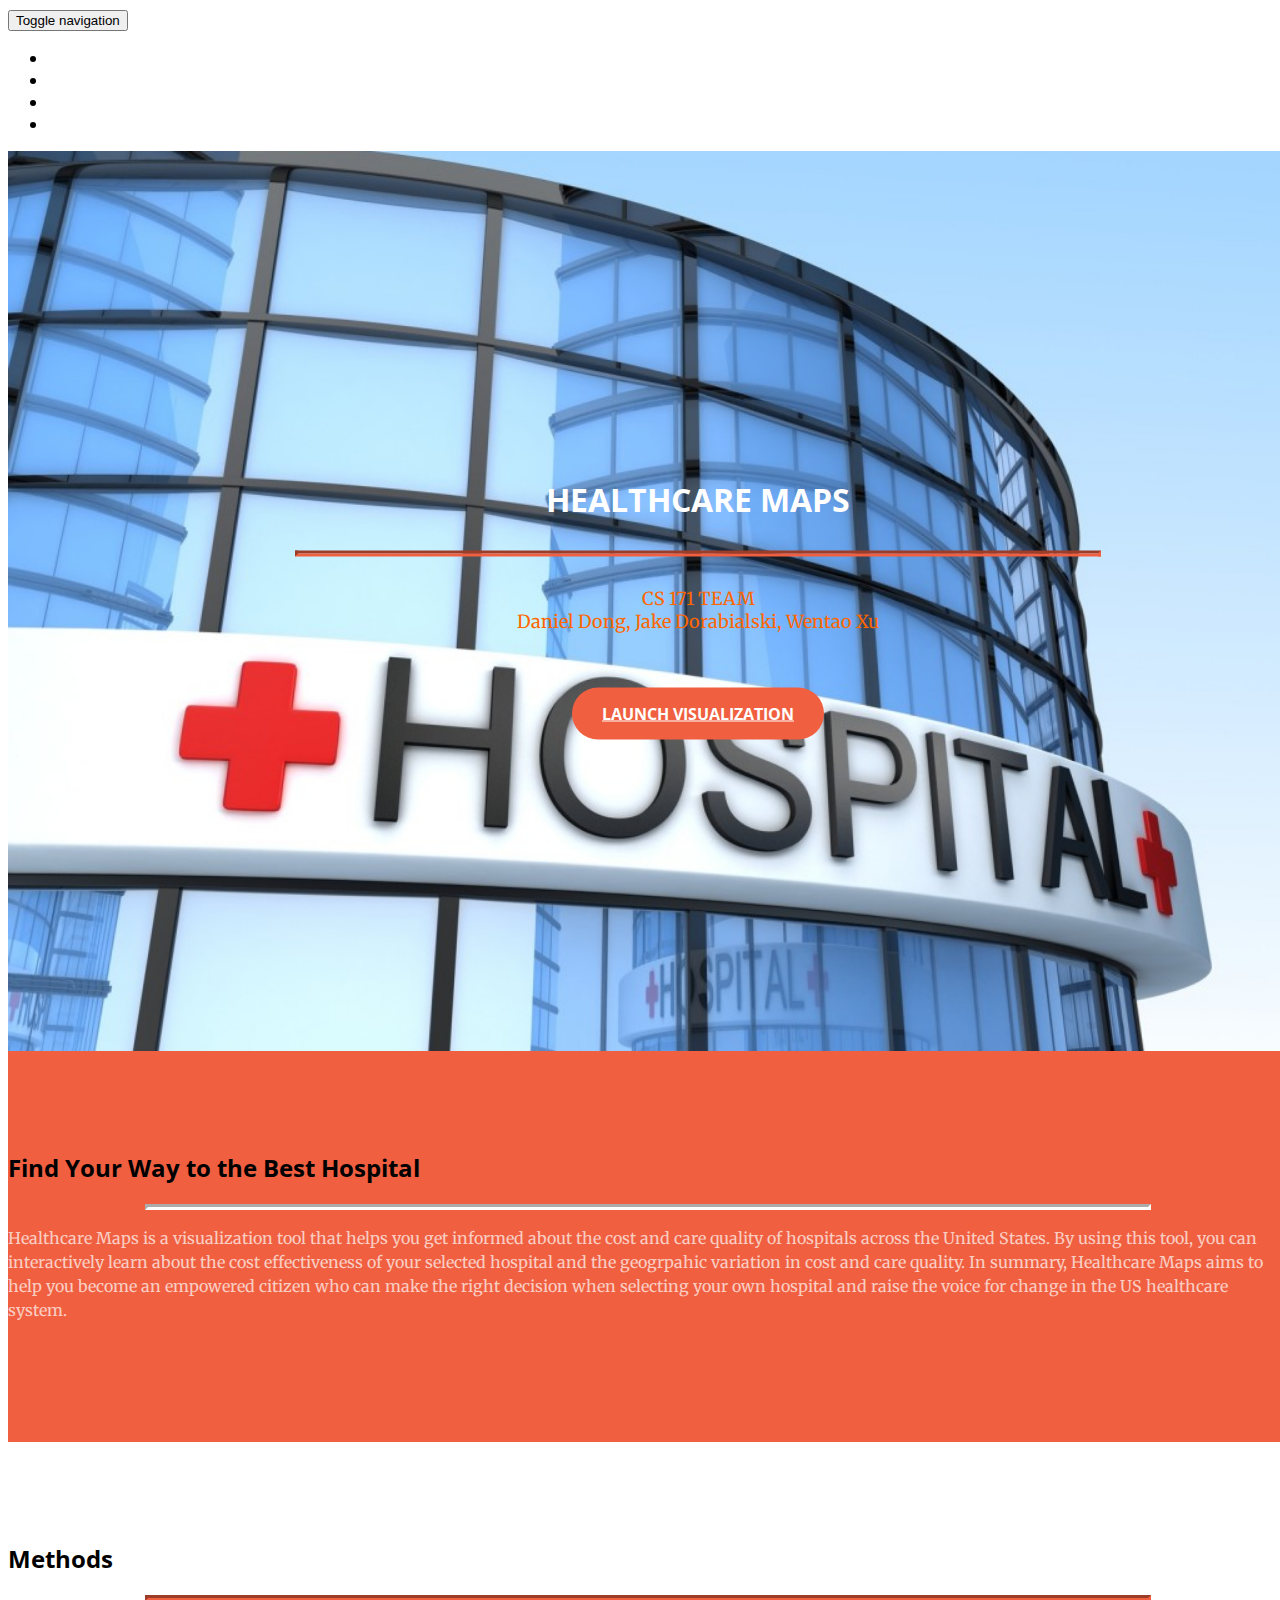
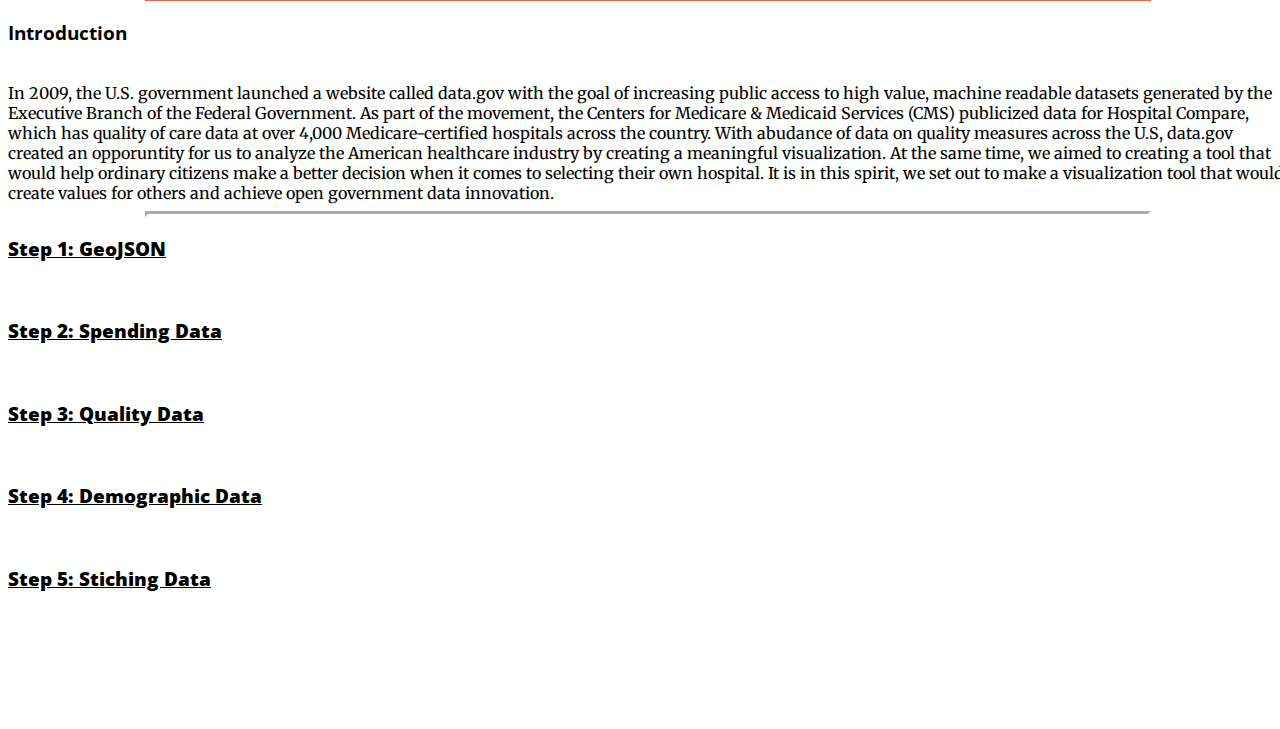
==== commit 1067dd2e: "methods start" ====
--- a/index.html
+++ b/index.html
@@ -1,167 +1,141 @@
 <!DOCTYPE html>
-<html>
-<head lang="en">
-    <meta charset="UTF-8">
-    <title>American Hospital Visualization</title>
+<html lang="en">
 
-    <!-- Add Libraries-->
-    <script src="libs/d3/d3.v3.min.js"></script>
-    <script src="libs/d3/d3-tip.js"></script>
-    <script src="libs/jquery/jquery-2.1.1.min.js" charset="utf-8"></script>
-    <script src="libs/bootstrap/js/bootstrap.min.js" charset="utf-8"></script>
-    <script src="libs/topojson/topojson.v1.min.js"></script>
-    <script src="libs/queue/queue.v1.min.js"></script>
+<head>
 
-    <!-- Add stylesheets -->
-    <link rel="stylesheet" type="text/css" href="libs/bootstrap/css/bootstrap.min.css">
-    <link rel="stylesheet" type="text/css" href="css/myStyle.css">
+    <meta charset="utf-8">
+    <meta http-equiv="X-UA-Compatible" content="IE=edge">
+    <meta name="viewport" content="width=device-width, initial-scale=1">
+    <meta name="description" content="">
+    <meta name="author" content="">
+
+    <title>CS171-Healthcare Maps</title>
+
+    <!-- Bootstrap Core CSS -->
+    <link rel="stylesheet" href="css/bootstrap.min.css" type="text/css">
+
+    <!-- Custom Fonts -->
+    <link href='http://fonts.googleapis.com/css?family=Open+Sans:300italic,400italic,600italic,700italic,800italic,400,300,600,700,800' rel='stylesheet' type='text/css'>
+    <link href='http://fonts.googleapis.com/css?family=Merriweather:400,300,300italic,400italic,700,700italic,900,900italic' rel='stylesheet' type='text/css'>
+    <link rel="stylesheet" href="font-awesome/css/font-awesome.min.css" type="text/css">
+
+    <!-- Plugin CSS -->
+    <link rel="stylesheet" href="css/animate.min.css" type="text/css">
+
+    <!-- Custom CSS -->
+    <link rel="stylesheet" href="css/creative.css" type="text/css">
+
+    <!-- HTML5 Shim and Respond.js IE8 support of HTML5 elements and media queries -->
+    <!-- WARNING: Respond.js doesn't work if you view the page via file:// -->
+    <!--[if lt IE 9]>
+        <script src="https://oss.maxcdn.com/libs/html5shiv/3.7.0/html5shiv.js"></script>
+        <script src="https://oss.maxcdn.com/libs/respond.js/1.4.2/respond.min.js"></script>
+    <![endif]-->
 
 </head>
-<body>
-<div class="container">
-    <h1>American Hospital Visualization</h1>
 
-    <div class="row">
-        <div class="col-md-8" id="map_vis">
-            <form>
-                <select>
-                    <option value="NonWhite">Non-white</option>
-                    <option value="Elder">Elder than 65</option>
-                    <option value="Income">Income</option>
-                </select>
-            </form>
-            <svg width="800" height="500">
+<body id="page-top">
+
+    <nav id="mainNav" class="navbar navbar-default navbar-fixed-top">
+        <div class="container-fluid">
+            <!-- Brand and toggle get grouped for better mobile display -->
+            <div class="navbar-header">
+                <button type="button" class="navbar-toggle collapsed" data-toggle="collapse" data-target="#bs-example-navbar-collapse-1">
+                    <span class="sr-only">Toggle navigation</span>
+                    <span class="icon-bar"></span>
+                    <span class="icon-bar"></span>
+                    <span class="icon-bar"></span>
+                </button>
+                <a class="navbar-brand page-scroll" href="#page-top">HEALTHCARE MAPS</a>
+            </div>
+
+            <!-- Collect the nav links, forms, and other content for toggling -->
+            <div class="collapse navbar-collapse" id="bs-example-navbar-collapse-1">
+                <ul class="nav navbar-nav navbar-right">
+                    <li>
+                        <a class="page-scroll" href="#about">About</a>
+                    </li>
+                    <li>
+                        <a class="page-scroll" href="#methods">
+                        Methods</a>
+                    </li>
+                    <li>
+                        <a class="page-scroll" href="#story">Story</a>
+                    </li>
+                    <li>
+                        <a class="page-scroll" href="http://wentaoxu415.github.io/us_healthcare_data/visualization.html">Visualization</a>
+                    </li>
+                </ul>
+            </div>
+            <!-- /.navbar-collapse -->
         </div>
-        <div class="col-md-4 right" id="info_vis">
-            <span id="hospital_name">Name: </span>
-            <span id="hospital_address">Address: </span>
-            <span id="hospital_city">City: </span>
-            <span id="hospital_county">County: </span>
-            <span id="hospital_state">State: </span>
-            <span id="hospital_type">Hospital Type: </span>
+        <!-- /.container-fluid -->
+    </nav>
+
+    <header>
+        <div class="header-content">
+            <div class="header-content-inner">
+                <h1>HEALTHCARE MAPS</h1>
+                <hr>
+                <div id="intro_team">CS 171 TEAM <br>Daniel Dong, Jake Dorabialski, Wentao Xu </div>
+                <div id="launch_btn">
+                <a href="http://wentaoxu415.github.io/us_healthcare_data/visualization.html" class="btn btn-primary btn-xl page-scroll">Launch Visualization</a>
+                </div>
+            </div>
         </div>
-    </div>
-    <div class="row">
-        <div class="col-md-8" id="spending_vis">
-            <svg width="800" height="500">
-                <p>This space is for the Spending Histogram</p>
+    </header>
+
+    <section class="bg-primary" id="about">
+        <div class="container">
+            <div class="row">
+                <div class="col-lg-8 col-lg-offset-2 text-center">
+                    <h2 class="section-heading">Find Your Way to the Best Hospital</h2>
+                    <hr class="light">
+                    <p class="text-faded">Healthcare Maps is a visualization tool that helps you get informed about the cost and care quality of hospitals across the United States. By using this tool, you can interactively learn about the cost effectiveness of your selected hospital and the geogrpahic variation in cost and care quality. In summary, Healthcare Maps aims to help you become an empowered citizen who can make the right decision when selecting your own hospital and raise the voice for change in the US healthcare system.</p>
+<!--                     <a href="#" class="btn btn-default btn-xl">Get Started!</a> -->
+                </div>
+            </div>
         </div>
-        <div class="col-md-4" id="age_vis">
-            <svg width="400" height="500">
-                <p>This space is for the Age Vis</p>
+    </section>
+
+    <section id="methods">
+        <div class="container">
+            <div class="row">
+                <div class="col-lg-12 text-center">
+                    <h2 class="section-heading">Methods</h2>
+                    <hr class="primary">
+                    <h3>Introduction</h3><br>
+                    In 2009, the U.S. government launched a website called data.gov with the goal of increasing public access to high value, machine readable datasets generated by the Executive Branch of the Federal Government. As part of the movement, the Centers for Medicare & Medicaid Services (CMS) publicized data for Hospital Compare, which has quality of care data at over 4,000 Medicare-certified hospitals across the country. With abudance of data on quality measures across the U.S, data.gov created an opporuntity for us to analyze the American healthcare industry by creating a meaningful visualization. At the same time, we aimed to creating a tool that would help ordinary citizens make a better decision when it comes to selecting their own hospital. It is in this spirit, we set out to make a visualization tool that would create values for others and achieve open government data innovation.
+                    <hr class="light">
+                    <h3><b><ins>Step 1: GeoJSON</ins></b></h3></br>
+
+                    <h3><b><ins>Step 2: Spending Data</ins></b></h3></br>
+
+                    <h3><b><ins>Step 3: Quality Data</ins></b></h3></br>
+
+                    <h3><b><ins>Step 4: Demographic Data</ins></b></h3></br>
+
+                    <h3><b><ins>Step 5: Stiching Data</ins></b></h3></br>
+                    
+                </div>
+            </div>
         </div>
-    </div>
-    <div class="row">
-        <div class="col-md-8" id="quality_vis">
-            <svg width="800" height="500">
-                <p>This space is for the Quality Histogram</p>
-        </div>
-        <div class="col-md-4" id="race_vis">
-            <svg width="400" height="500">
-                <p>This space is for the Race Vis</p>
-        </div>
-    </div>
-    <div class="row">
-        <div class="col-md-8" id="scatter_vis">
-            <svg width="800" height="500">
-                <p>This space is for the Spending vs Quality Scatterplot</p>
-        </div>
-        <div class="col-md-4" id="income_vis">
-            <svg width="400" height="500">
-                <p>This space is for the Income Vis</p>
-        </div>
-    </div>
-</div>
+    </section>
 
+    <!-- jQuery -->
+    <script src="js/jquery.js"></script>
 
-<!-- Add vis classes-->
-<script src="js/map.js"></script>
-<script src="js/infovis.js"></script>
-<script src="js/agevis.js"></script>
-<script src="js/racevis.js"></script>
-<script src="js/incomevis.js"></script>
-<script src="js/spendingvis.js"></script>
-<script src="js/qualityvis.js"></script>
-<script src="js/scattervis.js"></script>
-<script>
-    $(function () {
-        var mapData = [];
-        var hosData = [];
-        var county_age = [];
-        var state_age = [];
-        var county_race = [];
-        var state_race = [];
-        var county_income = [];
-        var spendingData = [];
-        var qualityData = [];
-        var scatterData = [];
-        var initVis = function () {
-            var MyEventHandler = new Object();
-//            var map_vis = new MapVis(d3.select("#map_vis"), mapData, hosData, MyEventHandler);
-            var map_vis = new MapVis(d3.select("#map_vis"), MyEventHandler);
-            var info_vis = new InfoVis(d3.select("#info_vis"), mapData, hosData, MyEventHandler);
-            var age_vis = new AgeVis(d3.select("#age_vis"), county_age, state_age, MyEventHandler);
-            var race_vis = new RaceVis(d3.select("#race_vis"), county_race, state_race, MyEventHandler);
-            var income_vis = new IncomeVis(d3.select("#income_vis"), county_income, MyEventHandler);
+    <!-- Bootstrap Core JavaScript -->
+    <script src="js/bootstrap.min.js"></script>
 
-            var spending_vis = new SpendingVis(d3.select("#spending_vis"), spendingData, hosData, MyEventHandler);
-            var quality_vis = new QualityVis(d3.select("#quality_vis"), qualityData, hosData, MyEventHandler);
-            var scatter_vis = new ScatterVis(d3.select("#scatter_vis"), scatterData, hosData, MyEventHandler);
+    <!-- Plugin JavaScript -->
+    <script src="js/jquery.easing.min.js"></script>
+    <script src="js/jquery.fittext.js"></script>
+    <script src="js/wow.min.js"></script>
 
-            $(MyEventHandler).bind("selectionChanged", function (event, object) {
-                info_vis.onSelectionChange(object);
-                age_vis.onSelectionChange(object);
-                race_vis.onSelectionChange(object);
-                income_vis.onSelectionChange(object);
-//                spending_vis.onSelectionChange(object);
-//                quality_vis.onSelectionChange(object);
-//                scatter_vis.onSelectionChange(object);
-            })
+    <!-- Custom Theme JavaScript -->
+    <script src="js/creative.js"></script>
 
-            $(MyEventHandler).bind("mapSelectionChanged", function (event, object) {
-                spending_vis.onMapSelectionChanged(object);
-                quality_vis.onMapSelectionChanged(object);
-                scatter_vis.onMapSelectionChanged(object);
-            })
+</body>
 
-            $(MyEventHandler).bind("mapSelectionHighlight", function (event, object) {
-                spending_vis.onMapSelectionHighlight(object);
-                quality_vis.onMapSelectionHighlight(object);
-                scatter_vis.onMapSelectionHighlight(object);
-            })
-        }
-        var dataLoaded = function (error, _mapData, _hosData, _county_age, _state_age, _county_race, _state_race, _county_income, _spendingData, _qualityData, _scatterData) {
-            if (!error) {
-                mapData = _mapData;
-                hosData = _hosData;
-                county_age = _county_age;
-                state_age = _state_age;
-                county_race = _county_race;
-                state_race = _state_race;
-                county_income = _county_income;
-                spendingData = _spendingData;
-                qualityData = _qualityData;
-                scatterData = _scatterData;
-                initVis();
-            }
-        }
-        var startHere = function () {
-            queue()
-                    .defer(d3.json, 'data/us.json')
-                    .defer(d3.json, 'data/hospital_final.json')
-                    .defer(d3.json, 'data/county_age.json')
-                    .defer(d3.json, 'data/state_age.json')
-                    .defer(d3.json, 'data/county_race.json')
-                    .defer(d3.json, 'data/state_race.json')
-                    .defer(d3.json, 'data/county_income.json')
-                    .defer(d3.json, 'data/hospital_spendingData.json')
-                    .defer(d3.json, 'data/quality_score.json')
-                    .defer(d3.json, 'data/scatter.json')
-                    .await(dataLoaded);
-        }
-        //Call startHere() function
-        startHere();
-    })
-</script>
-</body>
-</html>+</html>
--- a/css/creative.css
+++ b/css/creative.css
@@ -0,0 +1,488 @@
+/*!
+ * Start Bootstrap - Creative Bootstrap Theme (http://startbootstrap.com)
+ * Code licensed under the Apache License v2.0.
+ * For details, see http://www.apache.org/licenses/LICENSE-2.0.
+ */
+
+html,
+body {
+    width: 100%;
+    height: 100%;
+}
+
+body {
+    font-family: Merriweather,'Helvetica Neue',Arial,sans-serif;
+}
+
+hr {
+    max-width: 1000px;
+    width: 80%;
+    border-width: 3px;
+    border-color: #f05f40;
+    color:#f05f40; 
+}
+
+hr.light {
+    border-color: #fff;
+}
+
+a {
+    color: #f05f40;
+    -webkit-transition: all .35s;
+    -moz-transition: all .35s;
+    transition: all .35s;
+}
+
+a:hover,
+a:focus {
+    color: #eb3812;
+}
+
+h1,
+h2,
+h3,
+h4,
+h5,
+h6 {
+    font-family: 'Open Sans','Helvetica Neue',Arial,sans-serif;
+}
+
+p {
+    margin-bottom: 20px;
+    font-size: 16px;
+    line-height: 1.5;
+}
+
+.bg-primary {
+    background-color: #f05f40;
+}
+
+.bg-dark {
+    color: #fff;
+    background-color: #222;
+}
+
+.text-faded {
+    color: rgba(255,255,255,.7);
+}
+
+section {
+    padding: 100px 0;
+}
+
+aside {
+    padding: 50px 0;
+}
+
+.no-padding {
+    padding: 0;
+}
+
+.navbar-default {
+    border-color: rgba(34,34,34,.05);
+    font-family: 'Open Sans','Helvetica Neue',Arial,sans-serif;
+    background-color: #fff;
+    -webkit-transition: all .35s;
+    -moz-transition: all .35s;
+    transition: all .35s;
+}
+
+.navbar-default .navbar-header .navbar-brand {
+    text-transform: uppercase;
+    font-family: 'Open Sans','Helvetica Neue',Arial,sans-serif;
+    font-weight: 700;
+    color: #f05f40;
+}
+
+.navbar-default .navbar-header .navbar-brand:hover,
+.navbar-default .navbar-header .navbar-brand:focus {
+    color: #eb3812;
+}
+
+.navbar-default .nav > li>a,
+.navbar-default .nav>li>a:focus {
+    text-transform: uppercase;
+    font-size: 13px;
+    font-weight: 700;
+    color: #222;
+}
+
+.navbar-default .nav > li>a:hover,
+.navbar-default .nav>li>a:focus:hover {
+    color: #f05f40;
+}
+
+.navbar-default .nav > li.active>a,
+.navbar-default .nav>li.active>a:focus {
+    color: #f05f40!important;
+    background-color: transparent;
+}
+
+.navbar-default .nav > li.active>a:hover,
+.navbar-default .nav>li.active>a:focus:hover {
+    background-color: transparent;
+}
+
+@media(min-width:768px) {
+    .navbar-default {
+        border-color: rgba(255,255,255,.3);
+        background-color: transparent;
+    }
+
+    .navbar-default .navbar-header .navbar-brand {
+        color: rgba(255,255,255,.7);
+    }
+
+    .navbar-default .navbar-header .navbar-brand:hover,
+    .navbar-default .navbar-header .navbar-brand:focus {
+        color: #fff;
+    }
+
+    .navbar-default .nav > li>a,
+    .navbar-default .nav>li>a:focus {
+        color: rgba(255,255,255,.7);
+    }
+
+    .navbar-default .nav > li>a:hover,
+    .navbar-default .nav>li>a:focus:hover {
+        color: #fff;
+    }
+
+    .navbar-default.affix {
+        border-color: rgba(34,34,34,.05);
+        background-color: #fff;
+    }
+
+    .navbar-default.affix .navbar-header .navbar-brand {
+        font-size: 14px;
+        color: #f05f40;
+    }
+
+    .navbar-default.affix .navbar-header .navbar-brand:hover,
+    .navbar-default.affix .navbar-header .navbar-brand:focus {
+        color: #eb3812;
+    }
+
+    .navbar-default.affix .nav > li>a,
+    .navbar-default.affix .nav>li>a:focus {
+        color: #222;
+    }
+
+    .navbar-default.affix .nav > li>a:hover,
+    .navbar-default.affix .nav>li>a:focus:hover {
+        color: #f05f40;
+    }
+}
+
+header {
+    position: relative;
+    width: 100%;
+    min-height: auto;
+    text-align: center;
+    color: #fff;
+    background-image: url(../img/header.jpg);
+    background-position: center;
+    -webkit-background-size: cover;
+    -moz-background-size: cover;
+    background-size: cover;
+    -o-background-size: cover;
+}
+
+header .header-content {
+    position: relative;
+    width: 100%;
+    padding: 100px 15px;
+    text-align: center;
+}
+
+header .header-content .header-content-inner h1 {
+    margin-top: 0;
+    margin-bottom: 0;
+    text-transform: uppercase;
+    font-weight: 700;
+}
+
+header .header-content .header-content-inner hr {
+    margin: 30px auto;
+}
+
+header .header-content .header-content-inner p {
+    margin-bottom: 50px;
+    font-size: 16px;
+    font-weight: 300;
+    color: rgba(255,255,255,.7);
+}
+
+@media(min-width:768px) {
+    header {
+        min-height: 100%;
+    }
+
+    header .header-content {
+        position: absolute;
+        top: 50%;
+        padding: 0 50px;
+        -webkit-transform: translateY(-50%);
+        -ms-transform: translateY(-50%);
+        transform: translateY(-50%);
+    }
+
+    header .header-content .header-content-inner {
+        margin-right: auto;
+        margin-left: auto;
+        max-width: 1000px;
+    }
+
+    header .header-content .header-content-inner p {
+        margin-right: auto;
+        margin-left: auto;
+        max-width: 80%;
+        font-size: 18px;
+    }
+}
+
+.section-heading {
+    margin-top: 0;
+}
+
+.service-box {
+    margin: 50px auto 0;
+    max-width: 400px;
+}
+
+@media(min-width:992px) {
+    .service-box {
+        margin: 20px auto 0;
+    }
+}
+
+.service-box p {
+    margin-bottom: 0;
+}
+
+.portfolio-box {
+    display: block;
+    position: relative;
+    margin: 0 auto;
+    max-width: 650px;
+}
+
+.portfolio-box .portfolio-box-caption {
+    display: block;
+    position: absolute;
+    bottom: 0;
+    width: 100%;
+    height: 100%;
+    text-align: center;
+    color: #fff;
+    opacity: 0;
+    background: rgba(240,95,64,.9);
+    -webkit-transition: all .35s;
+    -moz-transition: all .35s;
+    transition: all .35s;
+}
+
+.portfolio-box .portfolio-box-caption .portfolio-box-caption-content {
+    position: absolute;
+    top: 50%;
+    width: 100%;
+    text-align: center;
+    transform: translateY(-50%);
+}
+
+.portfolio-box .portfolio-box-caption .portfolio-box-caption-content .project-category,
+.portfolio-box .portfolio-box-caption .portfolio-box-caption-content .project-name {
+    padding: 0 15px;
+    font-family: 'Open Sans','Helvetica Neue',Arial,sans-serif;
+}
+
+.portfolio-box .portfolio-box-caption .portfolio-box-caption-content .project-category {
+    text-transform: uppercase;
+    font-size: 14px;
+    font-weight: 600;
+}
+
+.portfolio-box .portfolio-box-caption .portfolio-box-caption-content .project-name {
+    font-size: 18px;
+}
+
+.portfolio-box:hover .portfolio-box-caption {
+    opacity: 1;
+}
+
+@media(min-width:768px) {
+    .portfolio-box .portfolio-box-caption .portfolio-box-caption-content .project-category {
+        font-size: 16px;
+    }
+
+    .portfolio-box .portfolio-box-caption .portfolio-box-caption-content .project-name {
+        font-size: 22px;
+    }
+}
+
+.call-to-action h2 {
+    margin: 0 auto 20px;
+}
+
+.text-primary {
+    color: #f05f40;
+}
+
+.no-gutter > [class*=col-] {
+    padding-right: 0;
+    padding-left: 0;
+}
+
+.btn-default {
+    border-color: #fff;
+    color: #222;
+    background-color: #fff;
+    -webkit-transition: all .35s;
+    -moz-transition: all .35s;
+    transition: all .35s;
+}
+
+.btn-default:hover,
+.btn-default:focus,
+.btn-default.focus,
+.btn-default:active,
+.btn-default.active,
+.open > .dropdown-toggle.btn-default {
+    border-color: #ededed;
+    color: #222;
+    background-color: #f2f2f2;
+}
+
+.btn-default:active,
+.btn-default.active,
+.open > .dropdown-toggle.btn-default {
+    background-image: none;
+}
+
+.btn-default.disabled,
+.btn-default[disabled],
+fieldset[disabled] .btn-default,
+.btn-default.disabled:hover,
+.btn-default[disabled]:hover,
+fieldset[disabled] .btn-default:hover,
+.btn-default.disabled:focus,
+.btn-default[disabled]:focus,
+fieldset[disabled] .btn-default:focus,
+.btn-default.disabled.focus,
+.btn-default[disabled].focus,
+fieldset[disabled] .btn-default.focus,
+.btn-default.disabled:active,
+.btn-default[disabled]:active,
+fieldset[disabled] .btn-default:active,
+.btn-default.disabled.active,
+.btn-default[disabled].active,
+fieldset[disabled] .btn-default.active {
+    border-color: #fff;
+    background-color: #fff;
+}
+
+.btn-default .badge {
+    color: #fff;
+    background-color: #222;
+}
+
+.btn-primary {
+    border-color: #f05f40;
+    color: #fff;
+    background-color: #f05f40;
+    -webkit-transition: all .35s;
+    -moz-transition: all .35s;
+    transition: all .35s;
+}
+
+.btn-primary:hover,
+.btn-primary:focus,
+.btn-primary.focus,
+.btn-primary:active,
+.btn-primary.active,
+.open > .dropdown-toggle.btn-primary {
+    border-color: #ed431f;
+    color: #fff;
+    background-color: #ee4b28;
+}
+
+.btn-primary:active,
+.btn-primary.active,
+.open > .dropdown-toggle.btn-primary {
+    background-image: none;
+}
+
+.btn-primary.disabled,
+.btn-primary[disabled],
+fieldset[disabled] .btn-primary,
+.btn-primary.disabled:hover,
+.btn-primary[disabled]:hover,
+fieldset[disabled] .btn-primary:hover,
+.btn-primary.disabled:focus,
+.btn-primary[disabled]:focus,
+fieldset[disabled] .btn-primary:focus,
+.btn-primary.disabled.focus,
+.btn-primary[disabled].focus,
+fieldset[disabled] .btn-primary.focus,
+.btn-primary.disabled:active,
+.btn-primary[disabled]:active,
+fieldset[disabled] .btn-primary:active,
+.btn-primary.disabled.active,
+.btn-primary[disabled].active,
+fieldset[disabled] .btn-primary.active {
+    border-color: #f05f40;
+    background-color: #f05f40;
+}
+
+.btn-primary .badge {
+    color: #f05f40;
+    background-color: #fff;
+}
+
+.btn {
+    border: 0;
+    border-radius: 300px;
+    text-transform: uppercase;
+    font-family: 'Open Sans','Helvetica Neue',Arial,sans-serif;
+    font-weight: 700;
+}
+
+.btn-xl {
+    padding: 15px 30px;
+}
+
+::-moz-selection {
+    text-shadow: none;
+    color: #fff;
+    background: #222;
+}
+
+::selection {
+    text-shadow: none;
+    color: #fff;
+    background: #222;
+}
+
+img::selection {
+    color: #fff;
+    background: 0 0;
+}
+
+img::-moz-selection {
+    color: #fff;
+    background: 0 0;
+}
+
+body {
+    webkit-tap-highlight-color: #222;
+}
+
+#intro_team{
+    font-size: 18px;
+    color: #FF6600;
+    margin-bottom: 50px;
+}
+#launch_btn{
+    margin-top: 50px;
+    padding-top: 20px;
+}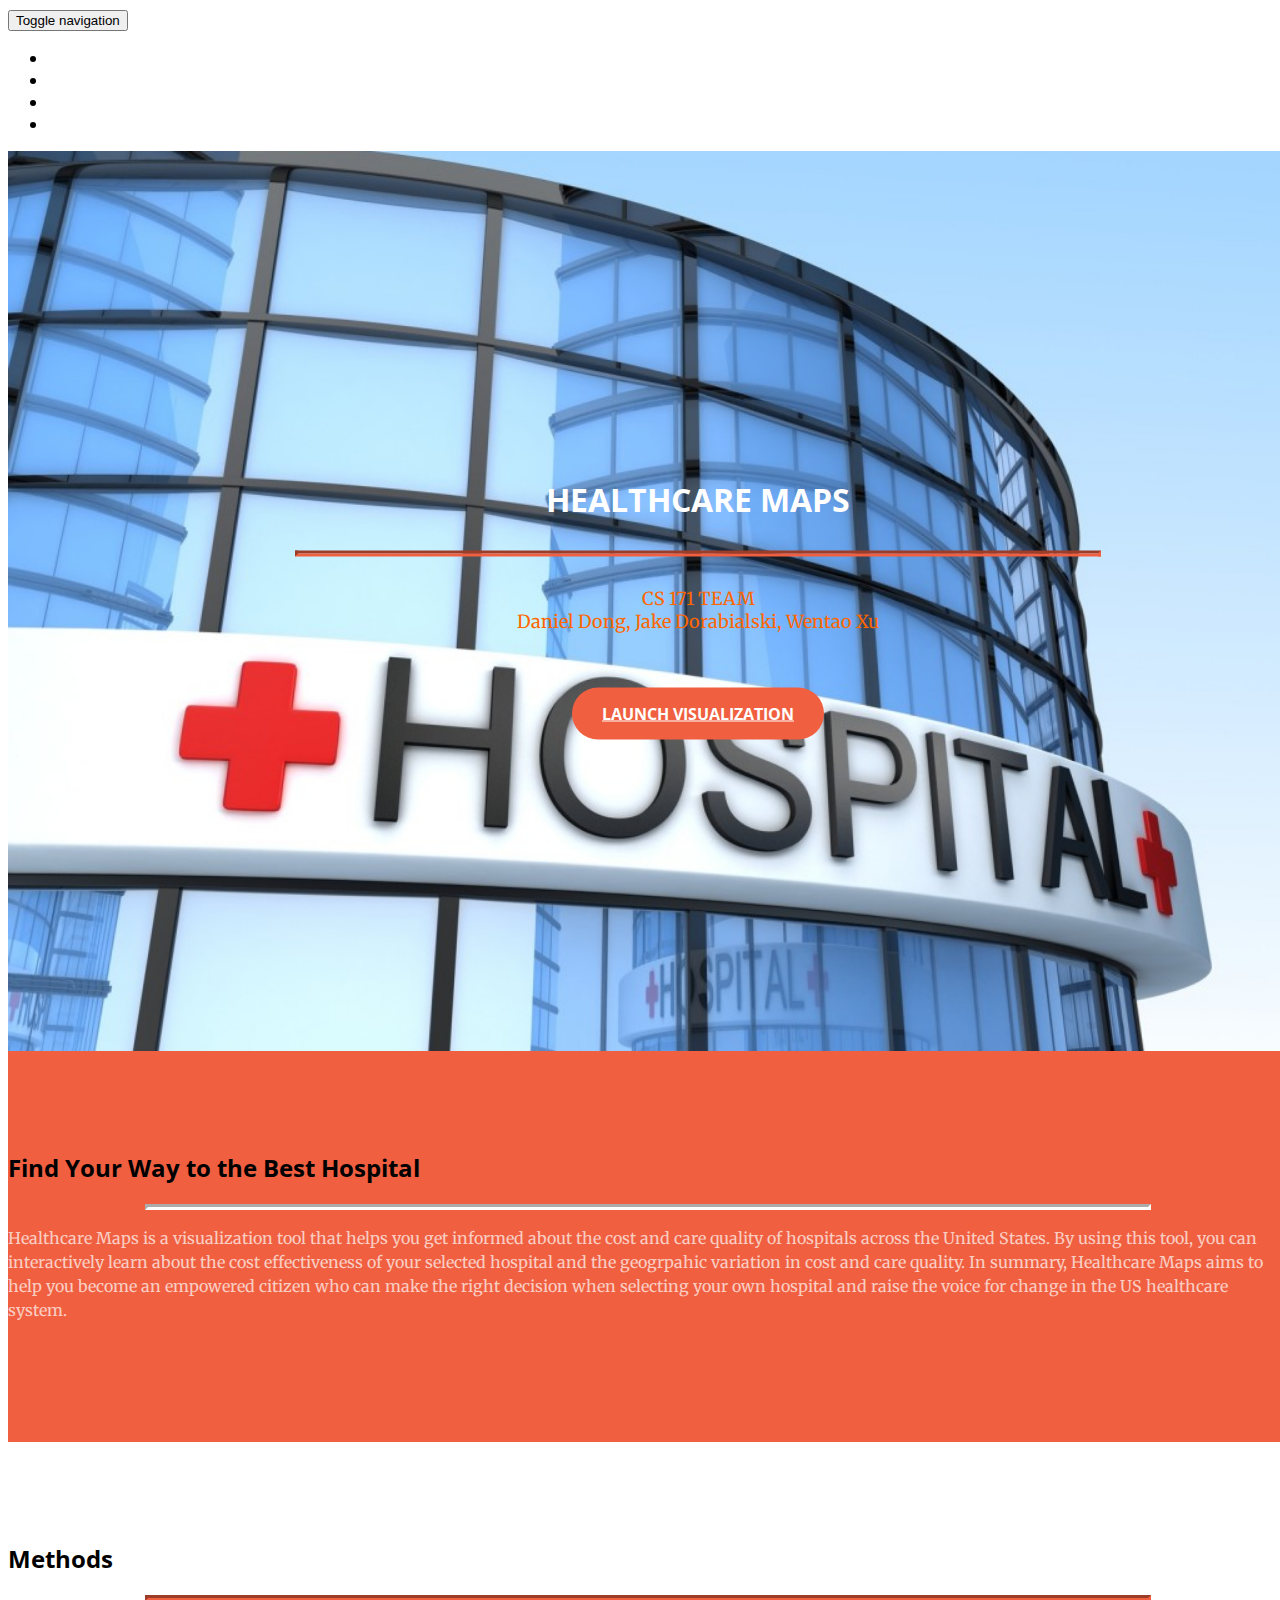
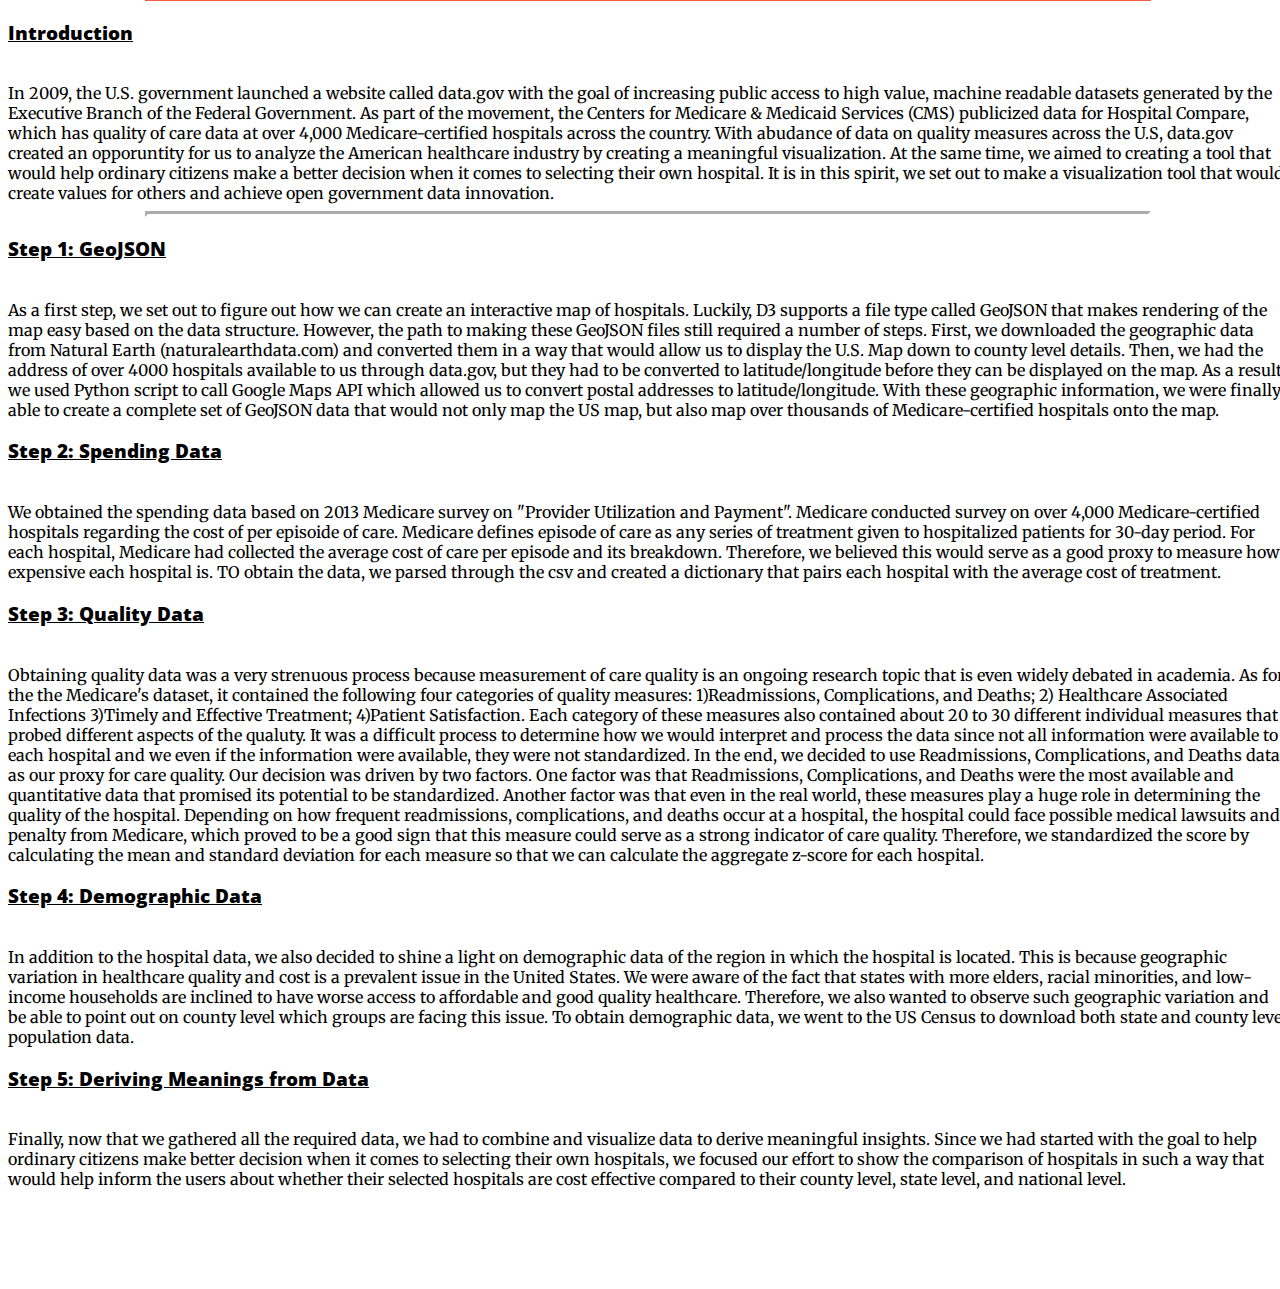
==== commit 3ca87bb1: "Updates" ====
--- a/index.html
+++ b/index.html
@@ -103,20 +103,23 @@
             <div class="row">
                 <div class="col-lg-12 text-center">
                     <h2 class="section-heading">Methods</h2>
+                <div class="col-lg-12 text-center">    
                     <hr class="primary">
-                    <h3>Introduction</h3><br>
+                <div class="col-lg-12 text-left">   
+                    <h3><b><ins>Introduction</ins></b></h3><br>
                     In 2009, the U.S. government launched a website called data.gov with the goal of increasing public access to high value, machine readable datasets generated by the Executive Branch of the Federal Government. As part of the movement, the Centers for Medicare & Medicaid Services (CMS) publicized data for Hospital Compare, which has quality of care data at over 4,000 Medicare-certified hospitals across the country. With abudance of data on quality measures across the U.S, data.gov created an opporuntity for us to analyze the American healthcare industry by creating a meaningful visualization. At the same time, we aimed to creating a tool that would help ordinary citizens make a better decision when it comes to selecting their own hospital. It is in this spirit, we set out to make a visualization tool that would create values for others and achieve open government data innovation.
                     <hr class="light">
                     <h3><b><ins>Step 1: GeoJSON</ins></b></h3></br>
+                    As a first step, we set out to figure out how we can create an interactive map of hospitals. Luckily, D3 supports a file type called GeoJSON that makes rendering of the map easy based on the data structure. However, the path to making these GeoJSON files still required a number of steps. First, we downloaded the geographic data from Natural Earth (naturalearthdata.com) and converted them in a way that would allow us to display the U.S. Map down to county level details. Then, we had the address of over 4000 hospitals available to us through data.gov, but they had to be converted to latitude/longitude before they can be displayed on the map. As a result, we used Python script to call Google Maps API which allowed us to convert postal addresses to latitude/longitude. With these geographic information, we were finally able to create a complete set of GeoJSON data that would not only map the US map, but also map over thousands of Medicare-certified hospitals onto the map.
 
                     <h3><b><ins>Step 2: Spending Data</ins></b></h3></br>
-
+                    We obtained the spending data based on 2013 Medicare survey on "Provider Utilization and Payment". Medicare conducted survey on over 4,000 Medicare-certified hospitals regarding the cost of per episoide of care. Medicare defines episode of care as any series of treatment given to hospitalized patients for 30-day period. For each hospital, Medicare had collected the average cost of care per episode and its breakdown. Therefore, we believed this would serve as a good proxy to measure how expensive each hospital is. TO obtain the data, we parsed through the csv and created a dictionary that pairs each hospital with the average cost of treatment. 
                     <h3><b><ins>Step 3: Quality Data</ins></b></h3></br>
-
+                    Obtaining quality data was a very strenuous process because measurement of care quality is an ongoing research topic that is even widely debated in academia. As for the the Medicare's dataset, it contained the following four categories of quality measures: 1)Readmissions, Complications, and Deaths; 2) Healthcare Associated Infections 3)Timely and Effective Treatment; 4)Patient Satisfaction. Each category of these measures also contained about 20 to 30 different individual measures that probed different aspects of the qualuty. It was a difficult process to determine how we would interpret and process the data since not all information were available to each hospital and we even if the information were available, they were not standardized. In the end, we decided to use Readmissions, Complications, and Deaths data as our proxy for care quality. Our decision was driven by two factors. One factor was that Readmissions, Complications, and Deaths were the most available and quantitative data that promised its potential to be standardized. Another factor was that even in the real world, these measures play a huge role in determining the quality of the hospital. Depending on how frequent readmissions, complications, and deaths occur at a hospital, the hospital could face possible medical lawsuits and penalty from Medicare, which proved to be a good sign that this measure could serve as a strong indicator of care quality. Therefore, we standardized the score by calculating the mean and standard deviation for each measure so that we can calculate the aggregate z-score for each hospital. 
                     <h3><b><ins>Step 4: Demographic Data</ins></b></h3></br>
-
-                    <h3><b><ins>Step 5: Stiching Data</ins></b></h3></br>
-                    
+                    In addition to the hospital data, we also decided to shine a light on demographic data of the region in which the hospital is located. This is because geographic variation in healthcare quality and cost is a prevalent issue in the United States. We were aware of the fact that states with more elders, racial minorities, and low-income households are inclined to have worse access to affordable and good quality healthcare. Therefore, we also wanted to observe such geographic variation and be able to point out on county level which groups are facing this issue. To obtain demographic data, we went to the US Census to download both state and county level population data.  
+                    <h3><b><ins>Step 5: Deriving Meanings from Data</ins></b></h3></br>
+                    Finally, now that we gathered all the required data, we had to combine and visualize data to derive meaningful insights. Since we had started with the goal to help ordinary citizens make better decision when it comes to selecting their own hospitals, we focused our effort to show the comparison of hospitals in such a way that would help inform the users about whether their selected hospitals are cost effective compared to their county level, state level, and national level.   
                 </div>
             </div>
         </div>
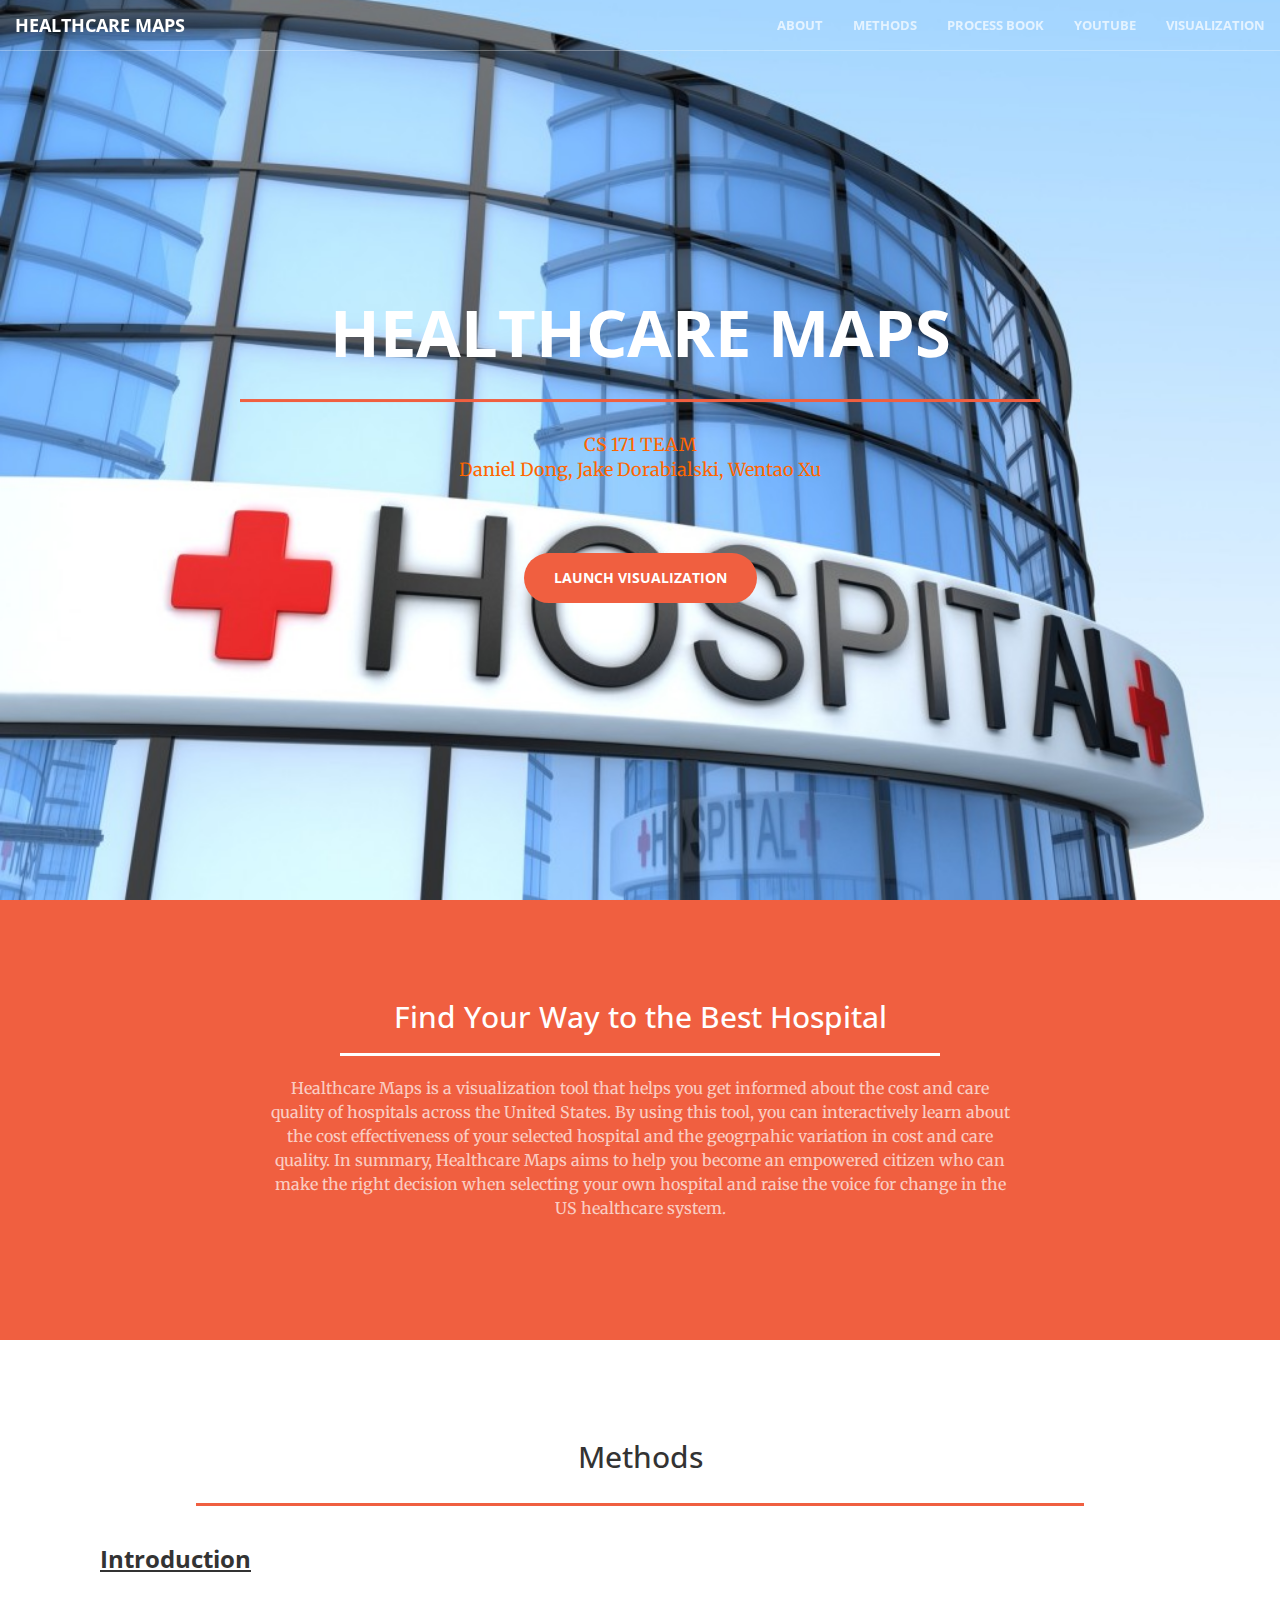
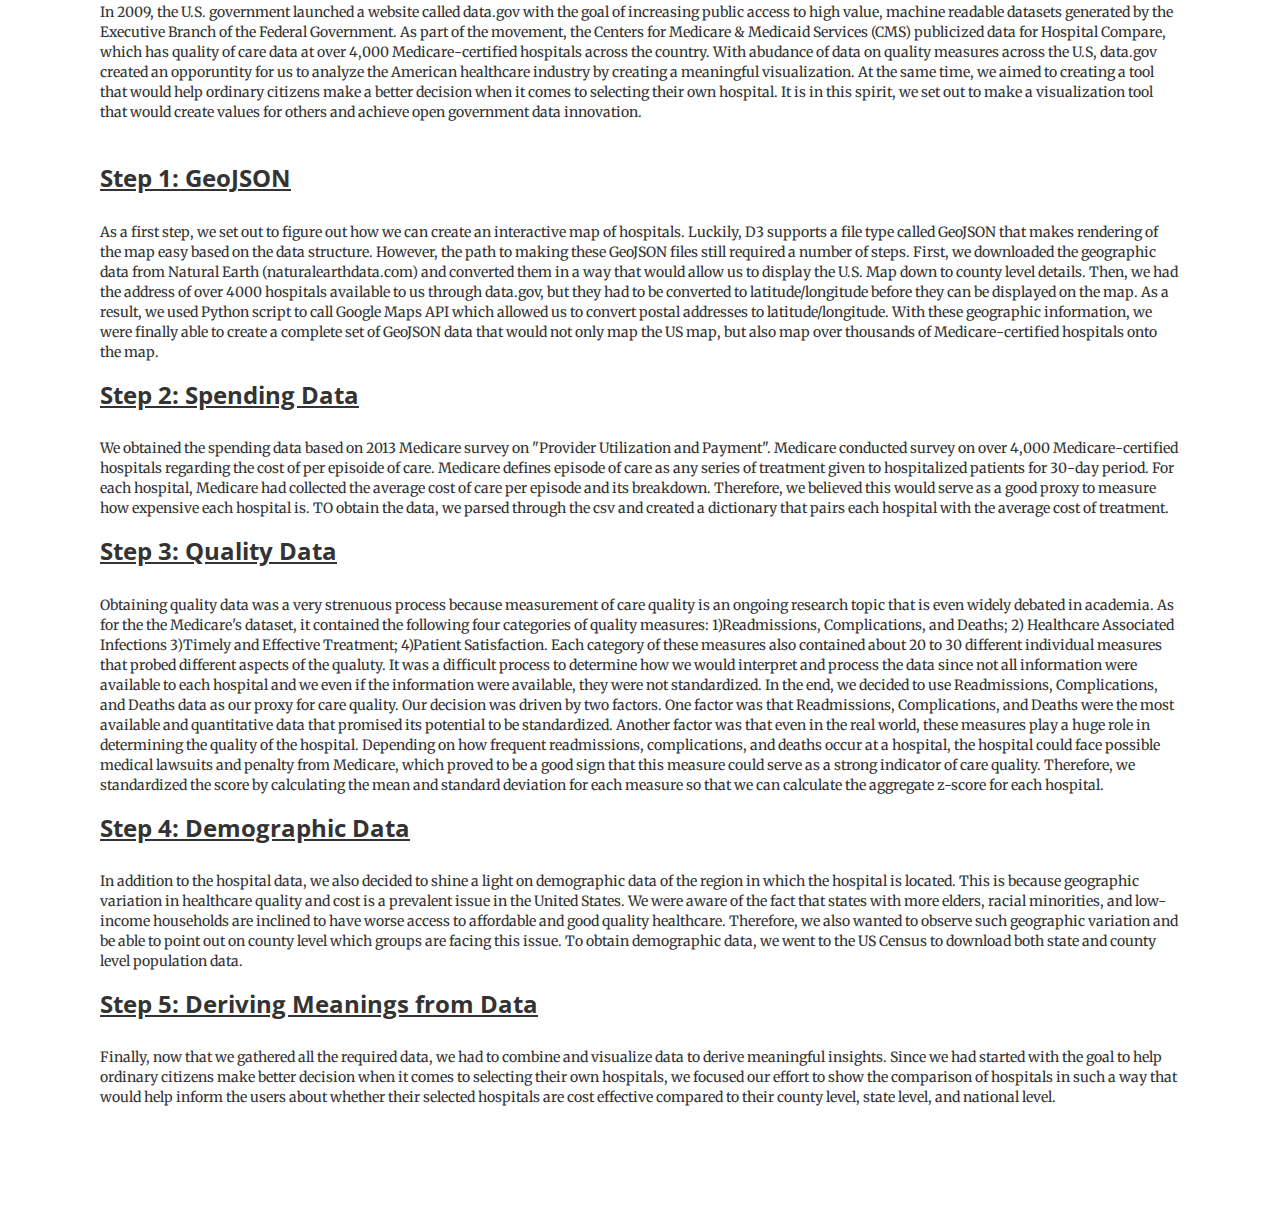
==== commit 9b32a32a: "Final" ====
--- a/index.html
+++ b/index.html
@@ -60,7 +60,10 @@
                         Methods</a>
                     </li>
                     <li>
-                        <a class="page-scroll" href="#story">Story</a>
+                        <a href="https://docs.google.com/a/college.harvard.edu/document/d/1J5TUfdKeDPRahM8CcJDo6mwqWQ0DhTOzQVJXRstkX24/edit?usp=sharing">Process Book</a>
+                    </li>
+                    <li>
+                        <a href="https://www.youtube.com/watch?v=gtmzzak9IqM&feature=youtu.be">YouTube</a>
                     </li>
                     <li>
                         <a class="page-scroll" href="http://wentaoxu415.github.io/us_healthcare_data/visualization.html">Visualization</a>
